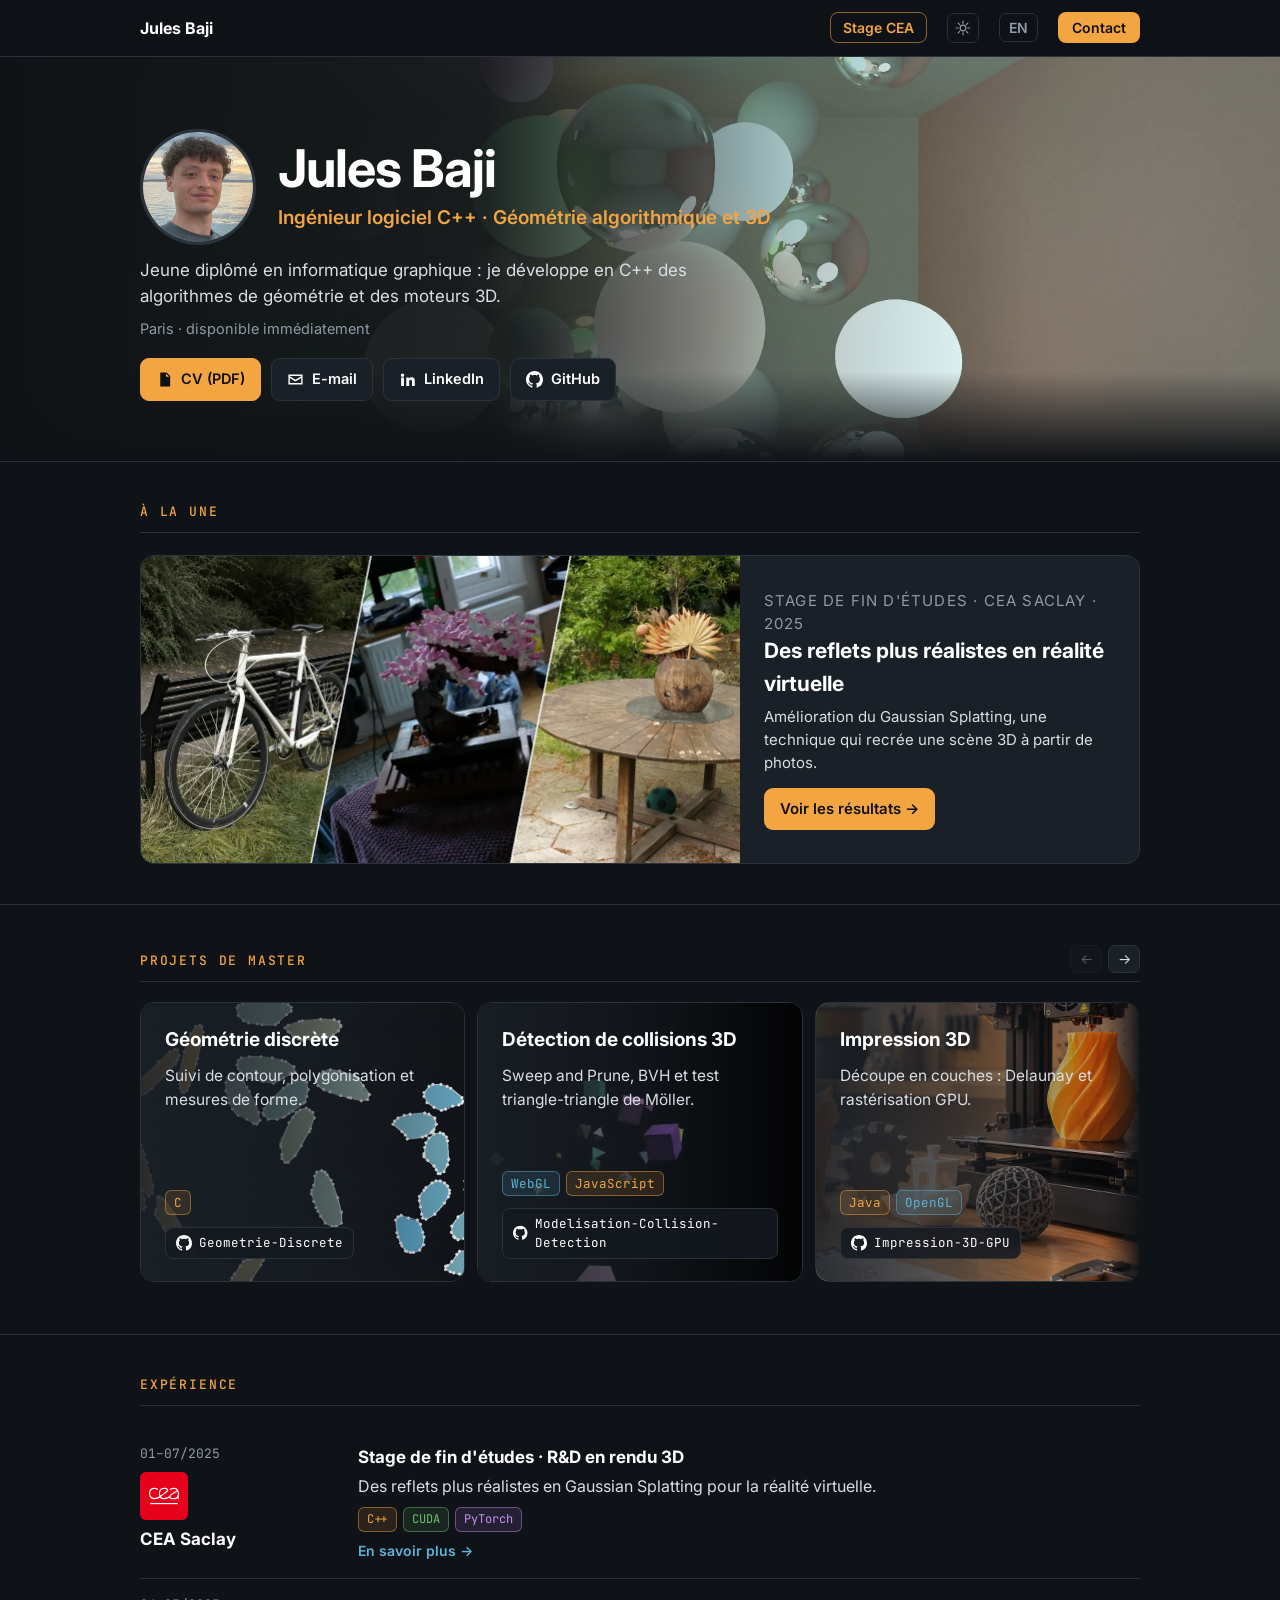
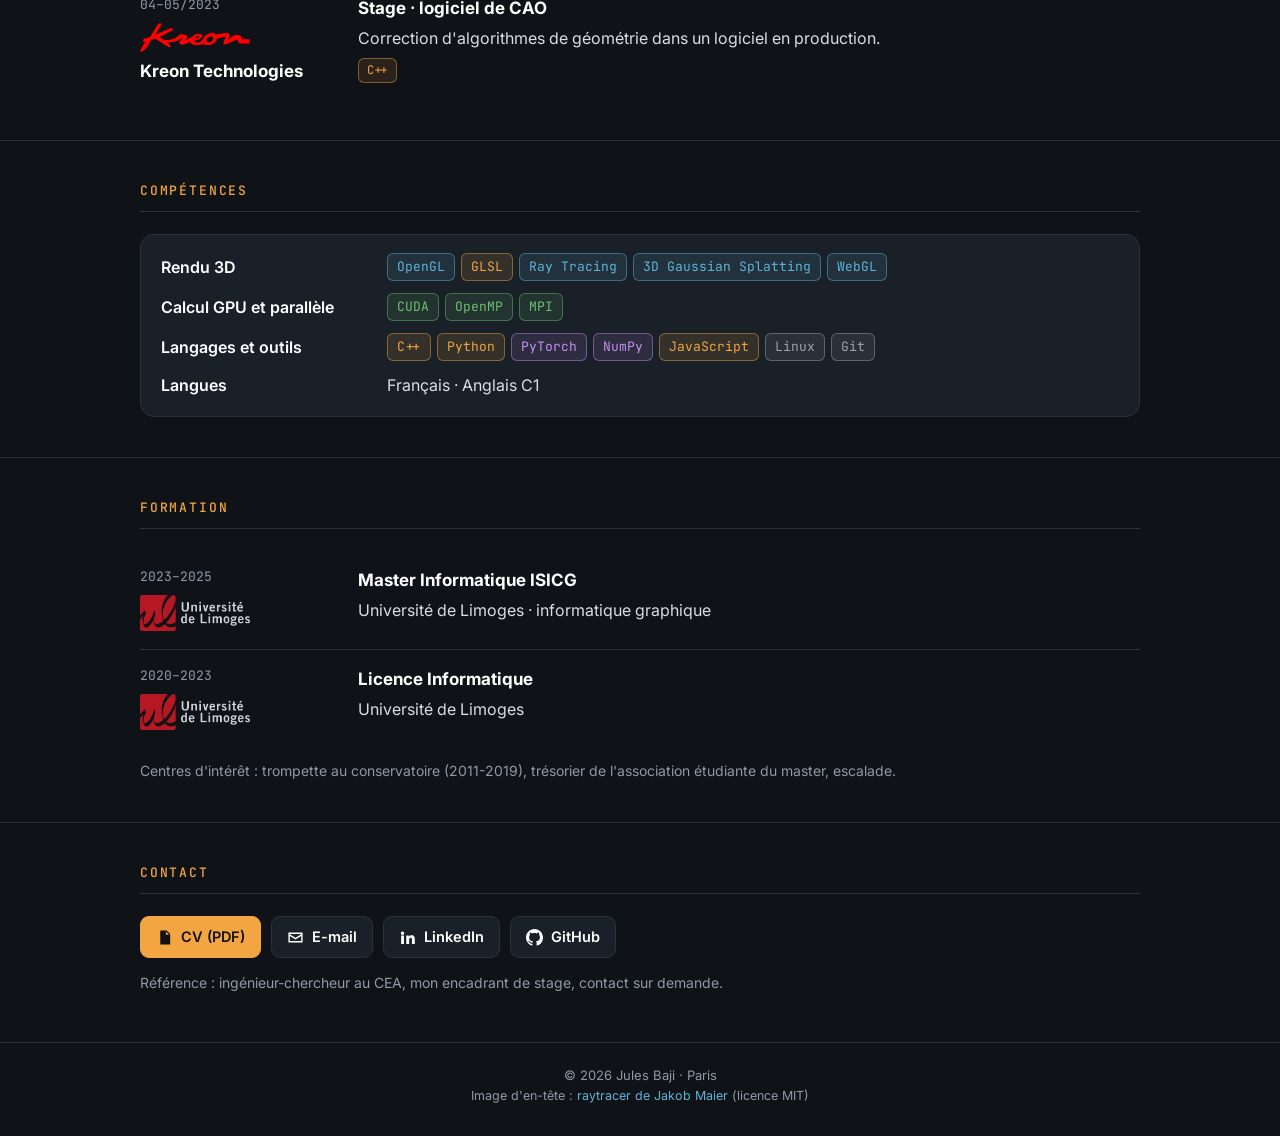
==== index.html @ a33c72fe "Accroche : ingénieur logiciel C++, géométrie algorithmique et 3D Co-Authored-By: Claude Opus 5.5 <no" ====
<!DOCTYPE html>
<html lang="fr">
<head>
<meta charset="UTF-8">
<meta name="viewport" content="width=device-width, initial-scale=1.0">
<title>Jules Baji · Computer Graphics Engineer</title>
<meta name="description" content="Jules Baji, ingénieur en informatique graphique : rendu 3D, calcul GPU et IA pour la 3D. Stage au CEA Saclay sur le Gaussian Splatting pour la réalité virtuelle.">
<link rel="preconnect" href="https://fonts.googleapis.com">
<link rel="preconnect" href="https://fonts.gstatic.com" crossorigin>
<link href="https://fonts.googleapis.com/css2?family=Inter:wght@400;500;600;700&family=JetBrains+Mono:wght@400;500&display=swap" rel="stylesheet">
<link rel="stylesheet" href="assets/style.css?v=dd0370ee">
<script>try{if(localStorage.getItem('theme')==='light')document.documentElement.dataset.theme='light'}catch(e){}</script>
</head>
<body>
<nav>
  <div class="wrap">
    <a class="brand" href="./">Jules Baji</a>
    <div class="ctl-mobile"><button class="theme" type="button" aria-label="Changer de thème (sombre/clair)" title="Changer de thème (sombre/clair)"><svg class="i-sun" viewBox="0 0 24 24" aria-hidden="true"><circle cx="12" cy="12" r="4.2"/><path d="M12 1.8v3M12 19.2v3M1.8 12h3M19.2 12h3M4.8 4.8l2.1 2.1M17.1 17.1l2.1 2.1M4.8 19.2l2.1-2.1M17.1 6.9l2.1-2.1"/></svg><svg class="i-moon" viewBox="0 0 24 24" aria-hidden="true"><path d="M20.5 14.6A8.6 8.6 0 0 1 9.4 3.5 8.6 8.6 0 1 0 20.5 14.6z"/></svg></button><a class="lang" href="en/" hreflang="en" lang="en" title="English version">EN</a><a class="cta" href="#contact">Contact</a></div>
    <ul>
      <li><a href="stage-cea.html">Stage CEA</a></li>
      <li class="ctl"><button class="theme" type="button" aria-label="Changer de thème (sombre/clair)" title="Changer de thème (sombre/clair)"><svg class="i-sun" viewBox="0 0 24 24" aria-hidden="true"><circle cx="12" cy="12" r="4.2"/><path d="M12 1.8v3M12 19.2v3M1.8 12h3M19.2 12h3M4.8 4.8l2.1 2.1M17.1 17.1l2.1 2.1M4.8 19.2l2.1-2.1M17.1 6.9l2.1-2.1"/></svg><svg class="i-moon" viewBox="0 0 24 24" aria-hidden="true"><path d="M20.5 14.6A8.6 8.6 0 0 1 9.4 3.5 8.6 8.6 0 1 0 20.5 14.6z"/></svg></button></li>
      <li class="ctl"><a class="lang" href="en/" hreflang="en" lang="en" title="English version">EN</a></li>
      <li class="ctl"><a class="cta" href="#contact">Contact</a></li>
    </ul>
  </div>
</nav>

<header class="hero">
  <img class="banner" src="images/web/banniere.webp" alt="" aria-hidden="true">
  <div class="wrap">
    <div>
      <div class="id">
        <img class="photo" src="images/web/jules-baji.jpg?v=6" alt="Photo de Jules Baji" width="400" height="400">
        <div>
          <h1>Jules Baji</h1>
          <p class="role">Ingénieur logiciel C++ · Géométrie algorithmique et 3D</p>
        </div>
      </div>
      <p class="pitch">Jeune diplômé en informatique graphique : je développe en C++ des algorithmes de géométrie et des moteurs 3D.</p>
      <p class="meta">Paris · disponible immédiatement</p>
      <div class="links">
        <a class="btn primary" href="cv/CV_Jules_Baji.pdf" download><svg viewBox="0 0 24 24" aria-hidden="true"><path d="M6 2h9l5 5v15H6V2zm8 1.5V8h4.5L14 3.5zM8 12h10v1.6H8V12zm0 3.5h10v1.6H8v-1.6zm0 3.5h7v1.6H8V19z"/></svg>CV (PDF)</a>
        <a class="btn" href="mailto:julesbaji1@gmail.com"><svg viewBox="0 0 24 24" aria-hidden="true"><path d="M2 5h20v14H2V5zm2 2v.5l8 5 8-5V7H4zm16 2.8-8 5-8-5V17h16V9.8z"/></svg>E-mail</a>
        <a class="btn" href="https://www.linkedin.com/in/julesbaji" target="_blank" rel="noopener"><svg viewBox="0 0 24 24" aria-hidden="true"><path d="M4.98 3.5a2.5 2.5 0 1 1 0 5 2.5 2.5 0 0 1 0-5zM3 9h4v12H3V9zm7 0h3.8v1.7h.1c.5-1 1.8-2 3.7-2 4 0 4.7 2.6 4.7 6V21h-4v-5.6c0-1.3 0-3-1.9-3s-2.1 1.4-2.1 2.9V21h-4V9z"/></svg>LinkedIn</a>
        <a class="btn" href="https://github.com/JulesBaji" target="_blank" rel="noopener"><svg viewBox="0 0 16 16" aria-hidden="true"><path d="M8 0C3.58 0 0 3.58 0 8c0 3.54 2.29 6.53 5.47 7.59.4.07.55-.17.55-.38 0-.19-.01-.82-.01-1.49-2.01.37-2.53-.49-2.69-.94-.09-.23-.48-.94-.82-1.13-.28-.15-.68-.52-.01-.53.63-.01 1.08.58 1.23.82.72 1.21 1.87.87 2.33.66.07-.52.28-.87.51-1.07-1.78-.2-3.64-.89-3.64-3.95 0-.87.31-1.59.82-2.15-.08-.2-.36-1.02.08-2.12 0 0 .67-.21 2.2.82.64-.18 1.32-.27 2-.27.68 0 1.36.09 2 .27 1.53-1.04 2.2-.82 2.2-.82.44 1.1.16 1.92.08 2.12.51.56.82 1.27.82 2.15 0 3.07-1.87 3.75-3.65 3.95.29.25.54.73.54 1.48 0 1.07-.01 1.93-.01 2.2 0 .21.15.46.55.38A8.013 8.013 0 0016 8c0-4.42-3.58-8-8-8z"/></svg>GitHub</a>
      </div>
    </div>
  </div>
</header>

<main>
<section id="points-forts">
  <div class="wrap">
    <h2>À la une</h2>
    <div class="highlights">
      <a class="card hl-main" href="stage-cea.html">
        <img src="images/web/teaser_cea.webp" alt="Rendus obtenus avec ma méthode sur trois scènes : vélo, bonsaï et jardin" width="1200" height="615">
        <div class="body"><p class="kicker">Stage de fin d'études · CEA Saclay · 2025</p><h3>Des reflets plus réalistes en réalité virtuelle</h3><p>Amélioration du Gaussian Splatting, une technique qui recrée une scène 3D à partir de photos.</p><span class="more">Voir les résultats →</span></div>
      </a>
    </div>
  </div>
</section>

<section id="projets">
  <div class="wrap">
    <div class="h2row"><h2>Projets de master</h2><div class="scroll-btns"><button type="button" class="sb prev" aria-label="Projets précédents">←</button><button type="button" class="sb next" aria-label="Projets suivants">→</button></div></div>
    <div class="scroller" tabindex="0" aria-label="Projets de master">
      <article class="card proj has-bg"><video class="bg on-dark" autoplay muted loop playsinline preload="metadata" aria-hidden="true" style="object-position:50% 50%" poster="images/web/geometrie-dk.jpg"><source src="images/web/geometrie-dk.mp4" type="video/mp4"></video><video class="bg on-light" autoplay muted loop playsinline preload="metadata" aria-hidden="true" style="object-position:50% 50%" poster="images/web/geometrie-lt.jpg"><source src="images/web/geometrie-lt.mp4" type="video/mp4"></video><h3>Géométrie discrète</h3><p>Suivi de contour, polygonisation et mesures de forme.</p><div class="chips"><span class="chip">C</span></div><div class="repo"><a href="https://github.com/JulesBaji/Geometrie-Discrete" target="_blank" rel="noopener" aria-label="GitHub Geometrie-Discrete"><svg viewBox="0 0 16 16" aria-hidden="true"><path d="M8 0C3.58 0 0 3.58 0 8c0 3.54 2.29 6.53 5.47 7.59.4.07.55-.17.55-.38 0-.19-.01-.82-.01-1.49-2.01.37-2.53-.49-2.69-.94-.09-.23-.48-.94-.82-1.13-.28-.15-.68-.52-.01-.53.63-.01 1.08.58 1.23.82.72 1.21 1.87.87 2.33.66.07-.52.28-.87.51-1.07-1.78-.2-3.64-.89-3.64-3.95 0-.87.31-1.59.82-2.15-.08-.2-.36-1.02.08-2.12 0 0 .67-.21 2.2.82.64-.18 1.32-.27 2-.27.68 0 1.36.09 2 .27 1.53-1.04 2.2-.82 2.2-.82.44 1.1.16 1.92.08 2.12.51.56.82 1.27.82 2.15 0 3.07-1.87 3.75-3.65 3.95.29.25.54.73.54 1.48 0 1.07-.01 1.93-.01 2.2 0 .21.15.46.55.38A8.013 8.013 0 0016 8c0-4.42-3.58-8-8-8z"/></svg><span>Geometrie-Discrete</span></a></div></article>
      <article class="card proj has-bg"><video class="bg inv" autoplay muted loop playsinline preload="metadata" aria-hidden="true" style="object-position:70% 50%" poster="images/web/collisions.jpg"><source src="images/web/collisions.mp4" type="video/mp4"></video><h3>Détection de collisions 3D</h3><p>Sweep and Prune, BVH et test triangle-triangle de Möller.</p><div class="chips"><span class="chip">WebGL</span><span class="chip">JavaScript</span></div><div class="repo"><a href="https://github.com/JulesBaji/Modelisation-Collision-Detection" target="_blank" rel="noopener" aria-label="GitHub Modelisation-Collision-Detection"><svg viewBox="0 0 16 16" aria-hidden="true"><path d="M8 0C3.58 0 0 3.58 0 8c0 3.54 2.29 6.53 5.47 7.59.4.07.55-.17.55-.38 0-.19-.01-.82-.01-1.49-2.01.37-2.53-.49-2.69-.94-.09-.23-.48-.94-.82-1.13-.28-.15-.68-.52-.01-.53.63-.01 1.08.58 1.23.82.72 1.21 1.87.87 2.33.66.07-.52.28-.87.51-1.07-1.78-.2-3.64-.89-3.64-3.95 0-.87.31-1.59.82-2.15-.08-.2-.36-1.02.08-2.12 0 0 .67-.21 2.2.82.64-.18 1.32-.27 2-.27.68 0 1.36.09 2 .27 1.53-1.04 2.2-.82 2.2-.82.44 1.1.16 1.92.08 2.12.51.56.82 1.27.82 2.15 0 3.07-1.87 3.75-3.65 3.95.29.25.54.73.54 1.48 0 1.07-.01 1.93-.01 2.2 0 .21.15.46.55.38A8.013 8.013 0 0016 8c0-4.42-3.58-8-8-8z"/></svg><span>Modelisation-Collision-Detection</span></a></div></article>
      <article class="card proj has-bg"><img class="bg" src="images/web/impression3d.jpg" alt="" aria-hidden="true" style="object-position:60% 50%"><h3>Impression 3D</h3><p>Découpe en couches : Delaunay et rastérisation GPU.</p><div class="chips"><span class="chip">Java</span><span class="chip">OpenGL</span></div><div class="repo"><a href="https://github.com/JulesBaji/Impression-3D-GPU" target="_blank" rel="noopener" aria-label="GitHub Impression-3D-GPU"><svg viewBox="0 0 16 16" aria-hidden="true"><path d="M8 0C3.58 0 0 3.58 0 8c0 3.54 2.29 6.53 5.47 7.59.4.07.55-.17.55-.38 0-.19-.01-.82-.01-1.49-2.01.37-2.53-.49-2.69-.94-.09-.23-.48-.94-.82-1.13-.28-.15-.68-.52-.01-.53.63-.01 1.08.58 1.23.82.72 1.21 1.87.87 2.33.66.07-.52.28-.87.51-1.07-1.78-.2-3.64-.89-3.64-3.95 0-.87.31-1.59.82-2.15-.08-.2-.36-1.02.08-2.12 0 0 .67-.21 2.2.82.64-.18 1.32-.27 2-.27.68 0 1.36.09 2 .27 1.53-1.04 2.2-.82 2.2-.82.44 1.1.16 1.92.08 2.12.51.56.82 1.27.82 2.15 0 3.07-1.87 3.75-3.65 3.95.29.25.54.73.54 1.48 0 1.07-.01 1.93-.01 2.2 0 .21.15.46.55.38A8.013 8.013 0 0016 8c0-4.42-3.58-8-8-8z"/></svg><span>Impression-3D-GPU</span></a></div></article>
      <article class="card proj has-bg"><img class="bg" src="images/web/pathtracer.jpg" alt="" aria-hidden="true" style="object-position:60% 50%"><h3>Synthèse d'image réaliste</h3><p>Path tracer avec BRDF à microfacettes, géométrie SDF et CSG, accéléré par BVH.</p><div class="chips"><span class="chip">C++</span><span class="chip">OpenMP</span></div><div class="repo"><a href="https://github.com/JulesBaji/Path-Tracer" target="_blank" rel="noopener" aria-label="GitHub Path-Tracer"><svg viewBox="0 0 16 16" aria-hidden="true"><path d="M8 0C3.58 0 0 3.58 0 8c0 3.54 2.29 6.53 5.47 7.59.4.07.55-.17.55-.38 0-.19-.01-.82-.01-1.49-2.01.37-2.53-.49-2.69-.94-.09-.23-.48-.94-.82-1.13-.28-.15-.68-.52-.01-.53.63-.01 1.08.58 1.23.82.72 1.21 1.87.87 2.33.66.07-.52.28-.87.51-1.07-1.78-.2-3.64-.89-3.64-3.95 0-.87.31-1.59.82-2.15-.08-.2-.36-1.02.08-2.12 0 0 .67-.21 2.2.82.64-.18 1.32-.27 2-.27.68 0 1.36.09 2 .27 1.53-1.04 2.2-.82 2.2-.82.44 1.1.16 1.92.08 2.12.51.56.82 1.27.82 2.15 0 3.07-1.87 3.75-3.65 3.95.29.25.54.73.54 1.48 0 1.07-.01 1.93-.01 2.2 0 .21.15.46.55.38A8.013 8.013 0 0016 8c0-4.42-3.58-8-8-8z"/></svg><span>Path-Tracer</span></a></div></article>
      <article class="card proj has-bg"><video class="bg" autoplay muted loop playsinline preload="metadata" aria-hidden="true" style="object-position:50% 40%" poster="images/web/moteur3d.jpg"><source src="images/web/moteur3d.mp4" type="video/mp4"></video><h3>Moteur 3D temps réel</h3><p>Maillages, textures, caméras, lumières, shaders et rendu différé.</p><div class="chips"><span class="chip">C++</span><span class="chip">OpenGL</span><span class="chip">GLSL</span></div><div class="repo"><a href="https://github.com/JulesBaji/Moteur3D" target="_blank" rel="noopener" aria-label="GitHub Moteur3D"><svg viewBox="0 0 16 16" aria-hidden="true"><path d="M8 0C3.58 0 0 3.58 0 8c0 3.54 2.29 6.53 5.47 7.59.4.07.55-.17.55-.38 0-.19-.01-.82-.01-1.49-2.01.37-2.53-.49-2.69-.94-.09-.23-.48-.94-.82-1.13-.28-.15-.68-.52-.01-.53.63-.01 1.08.58 1.23.82.72 1.21 1.87.87 2.33.66.07-.52.28-.87.51-1.07-1.78-.2-3.64-.89-3.64-3.95 0-.87.31-1.59.82-2.15-.08-.2-.36-1.02.08-2.12 0 0 .67-.21 2.2.82.64-.18 1.32-.27 2-.27.68 0 1.36.09 2 .27 1.53-1.04 2.2-.82 2.2-.82.44 1.1.16 1.92.08 2.12.51.56.82 1.27.82 2.15 0 3.07-1.87 3.75-3.65 3.95.29.25.54.73.54 1.48 0 1.07-.01 1.93-.01 2.2 0 .21.15.46.55.38A8.013 8.013 0 0016 8c0-4.42-3.58-8-8-8z"/></svg><span>Moteur3D</span></a></div></article>
      <article class="card proj has-bg"><video class="bg" autoplay muted loop playsinline preload="metadata" aria-hidden="true" style="object-position:70% 30%" poster="images/web/parallelisme.jpg"><source src="images/web/parallelisme.mp4" type="video/mp4"></video><h3>Parallélisme</h3><p>Kernels CUDA pour une carte de hauteur ; recherche de sous-image MPI et OpenMP.</p><div class="chips"><span class="chip">CUDA</span><span class="chip">MPI</span><span class="chip">OpenMP</span></div><div class="repo"><a href="https://github.com/JulesBaji/GPGPU" target="_blank" rel="noopener" aria-label="GitHub GPGPU"><svg viewBox="0 0 16 16" aria-hidden="true"><path d="M8 0C3.58 0 0 3.58 0 8c0 3.54 2.29 6.53 5.47 7.59.4.07.55-.17.55-.38 0-.19-.01-.82-.01-1.49-2.01.37-2.53-.49-2.69-.94-.09-.23-.48-.94-.82-1.13-.28-.15-.68-.52-.01-.53.63-.01 1.08.58 1.23.82.72 1.21 1.87.87 2.33.66.07-.52.28-.87.51-1.07-1.78-.2-3.64-.89-3.64-3.95 0-.87.31-1.59.82-2.15-.08-.2-.36-1.02.08-2.12 0 0 .67-.21 2.2.82.64-.18 1.32-.27 2-.27.68 0 1.36.09 2 .27 1.53-1.04 2.2-.82 2.2-.82.44 1.1.16 1.92.08 2.12.51.56.82 1.27.82 2.15 0 3.07-1.87 3.75-3.65 3.95.29.25.54.73.54 1.48 0 1.07-.01 1.93-.01 2.2 0 .21.15.46.55.38A8.013 8.013 0 0016 8c0-4.42-3.58-8-8-8z"/></svg><span>GPGPU</span></a><a href="https://github.com/JulesBaji/Parallelisme" target="_blank" rel="noopener" aria-label="GitHub Parallelisme"><svg viewBox="0 0 16 16" aria-hidden="true"><path d="M8 0C3.58 0 0 3.58 0 8c0 3.54 2.29 6.53 5.47 7.59.4.07.55-.17.55-.38 0-.19-.01-.82-.01-1.49-2.01.37-2.53-.49-2.69-.94-.09-.23-.48-.94-.82-1.13-.28-.15-.68-.52-.01-.53.63-.01 1.08.58 1.23.82.72 1.21 1.87.87 2.33.66.07-.52.28-.87.51-1.07-1.78-.2-3.64-.89-3.64-3.95 0-.87.31-1.59.82-2.15-.08-.2-.36-1.02.08-2.12 0 0 .67-.21 2.2.82.64-.18 1.32-.27 2-.27.68 0 1.36.09 2 .27 1.53-1.04 2.2-.82 2.2-.82.44 1.1.16 1.92.08 2.12.51.56.82 1.27.82 2.15 0 3.07-1.87 3.75-3.65 3.95.29.25.54.73.54 1.48 0 1.07-.01 1.93-.01 2.2 0 .21.15.46.55.38A8.013 8.013 0 0016 8c0-4.42-3.58-8-8-8z"/></svg><span>Parallelisme</span></a></div></article>
      <article class="card proj has-bg"><video class="bg on-dark" autoplay muted loop playsinline preload="metadata" aria-hidden="true" style="object-position:50% 80%" poster="images/web/fluide-dk.jpg"><source src="images/web/fluide-dk.mp4" type="video/mp4"></video><video class="bg on-light" autoplay muted loop playsinline preload="metadata" aria-hidden="true" style="object-position:50% 80%" poster="images/web/fluide-lt.jpg"><source src="images/web/fluide-lt.mp4" type="video/mp4"></video><h3>Simulation de fluide</h3><p>Fluide SPH incompressible avec turbulences, d'après un <a href="https://doi.org/10.1109/TVCG.2018.2832080" target="_blank" rel="noopener">article de recherche</a>.</p><div class="chips"><span class="chip">Java</span></div><div class="repo"><a href="https://github.com/JulesBaji/SPH-Fluid" target="_blank" rel="noopener" aria-label="GitHub SPH-Fluid"><svg viewBox="0 0 16 16" aria-hidden="true"><path d="M8 0C3.58 0 0 3.58 0 8c0 3.54 2.29 6.53 5.47 7.59.4.07.55-.17.55-.38 0-.19-.01-.82-.01-1.49-2.01.37-2.53-.49-2.69-.94-.09-.23-.48-.94-.82-1.13-.28-.15-.68-.52-.01-.53.63-.01 1.08.58 1.23.82.72 1.21 1.87.87 2.33.66.07-.52.28-.87.51-1.07-1.78-.2-3.64-.89-3.64-3.95 0-.87.31-1.59.82-2.15-.08-.2-.36-1.02.08-2.12 0 0 .67-.21 2.2.82.64-.18 1.32-.27 2-.27.68 0 1.36.09 2 .27 1.53-1.04 2.2-.82 2.2-.82.44 1.1.16 1.92.08 2.12.51.56.82 1.27.82 2.15 0 3.07-1.87 3.75-3.65 3.95.29.25.54.73.54 1.48 0 1.07-.01 1.93-.01 2.2 0 .21.15.46.55.38A8.013 8.013 0 0016 8c0-4.42-3.58-8-8-8z"/></svg><span>SPH-Fluid</span></a></div></article>
      <article class="card proj has-bg"><img class="bg" src="images/web/recapture.jpg" alt="" aria-hidden="true" style="object-position:50% 50%"><h3>Vision par ordinateur</h3><p>Génération de visages, super-résolution et détection de photos recapturées d'après un <a href="https://doi.org/10.1016/j.image.2022.116662" target="_blank" rel="noopener">article de recherche</a>.</p><div class="chips"><span class="chip">Python</span><span class="chip">Keras</span></div><div class="repo"><a href="https://github.com/JulesBaji/Detection-Recapture" target="_blank" rel="noopener" aria-label="GitHub Detection-Recapture"><svg viewBox="0 0 16 16" aria-hidden="true"><path d="M8 0C3.58 0 0 3.58 0 8c0 3.54 2.29 6.53 5.47 7.59.4.07.55-.17.55-.38 0-.19-.01-.82-.01-1.49-2.01.37-2.53-.49-2.69-.94-.09-.23-.48-.94-.82-1.13-.28-.15-.68-.52-.01-.53.63-.01 1.08.58 1.23.82.72 1.21 1.87.87 2.33.66.07-.52.28-.87.51-1.07-1.78-.2-3.64-.89-3.64-3.95 0-.87.31-1.59.82-2.15-.08-.2-.36-1.02.08-2.12 0 0 .67-.21 2.2.82.64-.18 1.32-.27 2-.27.68 0 1.36.09 2 .27 1.53-1.04 2.2-.82 2.2-.82.44 1.1.16 1.92.08 2.12.51.56.82 1.27.82 2.15 0 3.07-1.87 3.75-3.65 3.95.29.25.54.73.54 1.48 0 1.07-.01 1.93-.01 2.2 0 .21.15.46.55.38A8.013 8.013 0 0016 8c0-4.42-3.58-8-8-8z"/></svg><span>Detection-Recapture</span></a></div></article>
    </div>
  </div>
</section>

<section id="experience">
  <div class="wrap">
    <h2>Expérience</h2>
    <div class="entries">
      <div class="entry"><div class="side"><span class="when">01–07/2025</span><img class="logo logo-cea" src="images/logos/cea.svg" alt="Logo du CEA" width="48" height="48"><span class="org">CEA Saclay</span></div><div class="main"><h3>Stage de fin d'études · R&amp;D en rendu 3D</h3><p>Des reflets plus réalistes en Gaussian Splatting pour la réalité virtuelle.</p><div class="chips"><span class="chip">C++</span><span class="chip">CUDA</span><span class="chip">PyTorch</span></div><a class="more" href="stage-cea.html">En savoir plus →</a></div></div>
      <div class="entry"><div class="side"><span class="when">04–05/2023</span><img class="logo logo-kreon" src="images/logos/kreon.png" alt="Logo de Kreon" width="110" height="28"><span class="org">Kreon Technologies</span></div><div class="main"><h3>Stage · logiciel de CAO</h3><p>Correction d'algorithmes de géométrie dans un logiciel en production.</p><div class="chips"><span class="chip">C++</span></div></div></div>
    </div>
  </div>
</section>

<section id="competences">
  <div class="wrap">
    <h2>Compétences</h2>
    <div class="card skills"><div class="sk"><b>Rendu 3D</b><div class="chips"><span class="chip">OpenGL</span><span class="chip">GLSL</span><span class="chip">Ray Tracing</span><span class="chip">3D Gaussian Splatting</span><span class="chip">WebGL</span></div></div><div class="sk"><b>Calcul GPU et parallèle</b><div class="chips"><span class="chip">CUDA</span><span class="chip">OpenMP</span><span class="chip">MPI</span></div></div><div class="sk"><b>Langages et outils</b><div class="chips"><span class="chip">C++</span><span class="chip">Python</span><span class="chip">PyTorch</span><span class="chip">NumPy</span><span class="chip">JavaScript</span><span class="chip">Linux</span><span class="chip">Git</span></div></div><div class="sk"><b>Langues</b><span class="plain">Français · Anglais C1</span></div></div>
  </div>
</section>

<section id="formation">
  <div class="wrap">
    <h2>Formation</h2>
    <div class="entries">
      <div class="entry"><div class="side"><span class="when">2023–2025</span><img class="logo logo-unilim on-dark" src="images/logos/unilim-sombre.png" alt="Logo de l'Université de Limoges" width="110" height="36"><img class="logo logo-unilim on-light" src="images/logos/unilim.png" alt="" width="110" height="36"></div><div class="main"><h3>Master Informatique ISICG</h3><p>Université de Limoges · informatique graphique</p></div></div>
      <div class="entry"><div class="side"><span class="when">2020–2023</span><img class="logo logo-unilim on-dark" src="images/logos/unilim-sombre.png" alt="Logo de l'Université de Limoges" width="110" height="36"><img class="logo logo-unilim on-light" src="images/logos/unilim.png" alt="" width="110" height="36"></div><div class="main"><h3>Licence Informatique</h3><p>Université de Limoges</p></div></div>
    </div>
    <p class="small" style="margin:12px 0 0">Centres d'intérêt : trompette au conservatoire (2011-2019), trésorier de l'association étudiante du master, escalade.</p>
  </div>
</section>

<section id="contact" class="contact">
  <div class="wrap">
    <h2>Contact</h2>
    <div class="links">
        <a class="btn primary" href="cv/CV_Jules_Baji.pdf" download><svg viewBox="0 0 24 24" aria-hidden="true"><path d="M6 2h9l5 5v15H6V2zm8 1.5V8h4.5L14 3.5zM8 12h10v1.6H8V12zm0 3.5h10v1.6H8v-1.6zm0 3.5h7v1.6H8V19z"/></svg>CV (PDF)</a>
        <a class="btn" href="mailto:julesbaji1@gmail.com"><svg viewBox="0 0 24 24" aria-hidden="true"><path d="M2 5h20v14H2V5zm2 2v.5l8 5 8-5V7H4zm16 2.8-8 5-8-5V17h16V9.8z"/></svg>E-mail</a>
        <a class="btn" href="https://www.linkedin.com/in/julesbaji" target="_blank" rel="noopener"><svg viewBox="0 0 24 24" aria-hidden="true"><path d="M4.98 3.5a2.5 2.5 0 1 1 0 5 2.5 2.5 0 0 1 0-5zM3 9h4v12H3V9zm7 0h3.8v1.7h.1c.5-1 1.8-2 3.7-2 4 0 4.7 2.6 4.7 6V21h-4v-5.6c0-1.3 0-3-1.9-3s-2.1 1.4-2.1 2.9V21h-4V9z"/></svg>LinkedIn</a>
        <a class="btn" href="https://github.com/JulesBaji" target="_blank" rel="noopener"><svg viewBox="0 0 16 16" aria-hidden="true"><path d="M8 0C3.58 0 0 3.58 0 8c0 3.54 2.29 6.53 5.47 7.59.4.07.55-.17.55-.38 0-.19-.01-.82-.01-1.49-2.01.37-2.53-.49-2.69-.94-.09-.23-.48-.94-.82-1.13-.28-.15-.68-.52-.01-.53.63-.01 1.08.58 1.23.82.72 1.21 1.87.87 2.33.66.07-.52.28-.87.51-1.07-1.78-.2-3.64-.89-3.64-3.95 0-.87.31-1.59.82-2.15-.08-.2-.36-1.02.08-2.12 0 0 .67-.21 2.2.82.64-.18 1.32-.27 2-.27.68 0 1.36.09 2 .27 1.53-1.04 2.2-.82 2.2-.82.44 1.1.16 1.92.08 2.12.51.56.82 1.27.82 2.15 0 3.07-1.87 3.75-3.65 3.95.29.25.54.73.54 1.48 0 1.07-.01 1.93-.01 2.2 0 .21.15.46.55.38A8.013 8.013 0 0016 8c0-4.42-3.58-8-8-8z"/></svg>GitHub</a>
      </div>
    <p class="small" style="margin-top:14px">Référence : ingénieur-chercheur au CEA, mon encadrant de stage, contact sur demande.</p>
  </div>
</section>
</main>

<footer>© 2026 Jules Baji · Paris<br><span class="credit">Image d'en-tête : <a href="https://github.com/gue-ni/raytracer" target="_blank" rel="noopener">raytracer de Jakob Maier</a> (licence MIT)</span></footer>
<script src="assets/chips.js?v=0b14bcaf"></script>
<script src="assets/theme.js?v=edba93ed"></script>
<script src="assets/scroller.js?v=f9ea9905"></script>
</body>
</html>
---- assets/style.css ----
:root {
  color-scheme: dark;
  --bg: #0f1216; --bg-2: #141920; --card: #1a2027; --line: #2a323c;
  --text: #d9dee4; --muted: #8f9aa6; --title: #ffffff;
  --accent: #f2a541; --accent-2: #5fb3d9; --radius: 14px;
  --mono: 'JetBrains Mono', ui-monospace, monospace;
  --k-lang: #f2a541; --k-gpu: #6cc070; --k-gfx: #5fb3d9; --k-ml: #c48ef0; --k-tool: #9aa5b1;
}
[data-theme="light"] {
  color-scheme: light;
  --bg: #f7f6f3; --bg-2: #efede8; --card: #ffffff; --line: #e2ded6;
  --text: #2a2d31; --muted: #676d74; --title: #111316;
  --accent: #c76d00; --accent-2: #1f7aa8;
  --k-lang: #c76d00; --k-gpu: #2e8b3e; --k-gfx: #1f7aa8; --k-ml: #8a4bc4; --k-tool: #66707a;
}
* { box-sizing: border-box; }
html { scroll-behavior: smooth; scroll-padding-top: 64px; }
body { margin: 0; font-family: 'Inter', system-ui, sans-serif; background: var(--bg); color: var(--text); line-height: 1.55; font-size: 16px; }
a { color: var(--accent-2); text-decoration: none; }
a:hover { text-decoration: underline; }
.wrap { max-width: 1040px; margin: 0 auto; padding: 0 20px; }
img { max-width: 100%; }

/* Navigation */
nav { position: sticky; top: 0; z-index: 10; background: color-mix(in srgb, var(--bg) 88%, transparent); backdrop-filter: blur(8px); border-bottom: 1px solid var(--line); }
nav .wrap { display: flex; align-items: center; justify-content: space-between; min-height: 56px; gap: 16px; }
nav ul a[aria-current="page"] { color: var(--title); font-weight: 600; box-shadow: inset 0 -2px 0 var(--accent); padding-bottom: 4px; }
nav .brand { font-weight: 700; color: var(--title); }
nav .brand:hover { text-decoration: none; }
nav ul { list-style: none; display: flex; align-items: center; gap: 20px; margin: 0; padding: 0; font-size: 14px; }
nav ul a { color: var(--muted); }
nav ul a:hover { color: var(--title); text-decoration: none; }
nav .lang { color: var(--muted); font-weight: 600; border: 1px solid var(--line); padding: 5px 9px; border-radius: 7px; }
nav .cta { color: #111; background: var(--accent); padding: 7px 14px; border-radius: 8px; font-weight: 600; }
nav .cta:hover { color: #111; filter: brightness(1.08); }
@media (max-width: 720px) {
  nav .wrap { flex-wrap: wrap; gap: 0 12px; padding-top: 8px; padding-bottom: 8px; }
  nav ul { order: 3; width: 100%; gap: 18px; padding: 8px 0 2px; white-space: nowrap; }
  nav ul li.ctl { display: none; }
  nav .ctl-mobile { display: flex; gap: 8px; align-items: center; }
}
@media (min-width: 721px) { nav .ctl-mobile { display: none; } }

/* Hero */
.hero { position: relative; overflow: hidden; padding: 72px 0 60px; isolation: isolate; }
.hero .banner { position: absolute; inset: 0; width: 100%; height: 100%; object-fit: cover; object-position: 60% 40%; z-index: -2; }
.hero::before { content: ""; position: absolute; inset: 0; z-index: -1; pointer-events: none;
  background: linear-gradient(90deg, var(--bg) 0%, color-mix(in srgb, var(--bg) 92%, transparent) 38%, color-mix(in srgb, var(--bg) 25%, transparent) 62%, transparent 80%),
              linear-gradient(0deg, var(--bg) 0%, transparent 22%); }
@media (max-width: 900px) { .hero::before { background: color-mix(in srgb, var(--bg) 80%, transparent); } }
.hero .wrap { display: block; }
.hero .id { display: flex; align-items: center; gap: 22px; margin: 0 0 12px; }
.hero .id .role { margin: 0; }
.hero .photo { flex: none; width: 116px; height: 116px; border-radius: 50%; object-fit: cover; border: 3px solid var(--line); }
@media (max-width: 640px) { .hero .id { gap: 16px; } .hero .photo { width: 88px; height: 88px; } }
.hero h1 { font-size: clamp(36px, 6vw, 52px); line-height: 1.05; margin: 0 0 6px; color: var(--title); letter-spacing: -.02em; }
.hero .role { font-size: 19px; color: var(--accent); font-weight: 600; margin: 0 0 10px; }
.hero .pitch { font-size: 17px; margin: 0 0 8px; max-width: 600px; }
.hero .meta { font-size: 14.5px; color: var(--muted); margin: 0 0 18px; }
@media (max-width: 640px) {
}
.links { display: flex; flex-wrap: wrap; gap: 10px; }
.btn { display: inline-flex; align-items: center; gap: 8px; padding: 9px 15px; border-radius: 9px; font-weight: 600; font-size: 14.5px; border: 1px solid var(--line); color: var(--title); background: var(--card); }
.btn svg { width: 17px; height: 17px; fill: currentColor; }
.btn.primary { background: var(--accent); border-color: var(--accent); color: #111; }
.btn:hover { text-decoration: none; filter: brightness(1.08); }

/* Sections */
section { padding: 40px 0; border-top: 1px solid var(--line); }
h2 { font-family: var(--mono); font-size: 13px; font-weight: 500; text-transform: uppercase; letter-spacing: .14em; color: var(--accent); margin: 0 0 22px; padding-bottom: 10px; border-bottom: 1px solid var(--line); }
h2 .small { text-transform: none; letter-spacing: 0; font-family: 'Inter', system-ui, sans-serif; }
.card { background: var(--card); border: 1px solid var(--line); border-radius: var(--radius); }

/* Points forts */
.highlights { display: grid; grid-template-columns: 1fr 1fr; gap: 14px; }
.hl-main { grid-column: 1 / -1; overflow: hidden; display: grid; grid-template-columns: 1.5fr 1fr; color: var(--text); }
.hl-main:hover { text-decoration: none; border-color: var(--accent); }
.hl-main img { display: block; width: 100%; height: 100%; aspect-ratio: 1200 / 615; object-fit: cover; }
.hl-main .body { padding: 22px 24px; align-self: center; }
.hl-main h3 { font-size: 21px !important; }
@media (max-width: 760px) { .highlights { grid-template-columns: 1fr; } .hl-main { grid-template-columns: 1fr; } .hl-main img { height: auto; } }
.hl-side { display: contents; }
.hl { padding: 16px 18px; display: block; color: var(--text); }
a.hl:hover { text-decoration: none; border-color: var(--accent); }
.kicker { font-size: 12.5px; text-transform: uppercase; letter-spacing: .08em; color: var(--muted); margin: 0 0 4px; }
.hl h3, .hl-main h3 { margin: 0 0 4px; font-size: 18px; color: var(--title); }
.hl p, .hl-main p { margin: 0; font-size: 15px; }
.more { display: inline-block; margin-top: 8px; font-weight: 600; font-size: 14px; color: var(--accent-2); }

/* Expérience et formation */
.rows { display: grid; gap: 10px; }
.row { display: grid; grid-template-columns: 180px 1fr auto; gap: 6px 18px; align-items: baseline; padding: 14px 18px; }
.row .org { font-weight: 700; color: var(--title); }
.row .what { margin: 0; }
.row .when { font-family: var(--mono); font-size: 13px; color: var(--muted); white-space: nowrap; }
@media (max-width: 640px) { .row { grid-template-columns: 1fr; } }

/* Expérience et formation, façon CV */
.entries { display: grid; gap: 0; }
.entry { display: grid; grid-template-columns: 190px 1fr; gap: 6px 28px; padding: 16px 0; border-bottom: 1px solid var(--line); }
.entry:last-child { border-bottom: 0; }
.entry .side { display: flex; flex-direction: column; gap: 4px; }
.entry .when { font-family: var(--mono); font-size: 13px; color: var(--muted); }
.entry .org { font-weight: 700; color: var(--title); font-size: 17px; }
.entry .logo { display: block; margin: 4px 0 2px; height: auto; }
.entry .logo-cea { width: 48px; border-radius: 6px; }
.entry .logo-kreon { width: 110px; }
.entry .logo-unilim { width: 110px; }
.entry h3 { margin: 0 0 4px; font-size: 17px; color: var(--title); }
.entry p { margin: 0 0 8px; }
.entry .more { margin-top: 8px; }
@media (max-width: 640px) { .entry { grid-template-columns: 1fr; } }

/* Compétences */
.sk { display: grid; grid-template-columns: 210px 1fr; gap: 8px 16px; align-items: center; }
.sk b { color: var(--title); font-weight: 600; }
.sk .chip { font-size: 13px; padding: 3px 9px; }
@media (max-width: 640px) { .sk { grid-template-columns: 1fr; } }
.skills { display: grid; gap: 12px; padding: 18px 20px; }
.skills p { margin: 0; }
.skills b { display: inline-block; min-width: 210px; color: var(--title); font-weight: 600; }
@media (max-width: 640px) { .skills b { display: block; min-width: 0; } }
.skills .dot { color: var(--muted); padding: 0 4px; }

/* Projets */
.grid { display: grid; grid-template-columns: repeat(auto-fill, minmax(290px, 1fr)); gap: 12px; }
.proj { padding: 14px 16px; display: flex; flex-direction: column; gap: 6px; }
.proj h3 { margin: 0; font-size: 16px; color: var(--title); }
.proj p { margin: 0; font-size: 14.5px; flex: 1; }
.proj.has-bg { position: relative; overflow: hidden; isolation: isolate; }
.proj .bg { position: absolute; inset: 0; width: 100%; height: 100%; object-fit: cover; object-position: 70% 50%; z-index: -2; }
.proj.has-bg { background: #000; }
.proj.has-bg::before { content: ''; position: absolute; inset: 0; z-index: -1;
  background: linear-gradient(90deg, color-mix(in srgb, var(--card) 92%, transparent) 0%, color-mix(in srgb, var(--card) 70%, transparent) 45%, color-mix(in srgb, var(--card) 10%, transparent) 100%); }
[data-theme="light"] .proj.has-bg { background: #fff; }
[data-theme="light"] .proj .bg.inv { filter: invert(1) hue-rotate(180deg); }
@media (prefers-reduced-motion: reduce) { .proj .bg { display: none; } }
.chips { display: flex; flex-wrap: wrap; gap: 6px; }
.chip { --k: var(--k-tool); font-family: var(--mono); font-size: 12px; padding: 2px 8px; border-radius: 6px; color: var(--k); border: 1px solid color-mix(in srgb, var(--k) 45%, transparent); background: color-mix(in srgb, var(--k) 12%, transparent); white-space: nowrap; }
.chip.lang { --k: var(--k-lang); } .chip.gpu { --k: var(--k-gpu); } .chip.gfx { --k: var(--k-gfx); } .chip.ml { --k: var(--k-ml); } .chip.tool { --k: var(--k-tool); }
.repo { display: flex; flex-wrap: wrap; gap: 6px; margin-top: 2px; }
.repo a { display: inline-flex; align-items: center; gap: 7px; color: var(--title); font-family: var(--mono); font-size: 12.5px; padding: 5px 10px; border-radius: 8px; border: 1px solid var(--line); background: color-mix(in srgb, var(--bg-2) 85%, transparent); backdrop-filter: blur(4px); position: relative; z-index: 1; }
.repo a:hover { color: var(--title); text-decoration: none; border-color: var(--accent-2); }
.repo svg { width: 16px; height: 16px; fill: currentColor; }

/* Contact */
.contact p { margin: 0 0 8px; }
.small { font-size: 14px; color: var(--muted); }
footer { padding: 22px 0 30px; color: var(--muted); font-size: 13px; text-align: center; border-top: 1px solid var(--line); }

/* Page du stage */
.page-head { padding-top: 40px; padding-bottom: 10px; }
.page-head .back { font-size: 14px; }
.page-head h1 { font-size: clamp(28px, 4.5vw, 40px); margin: 10px 0 6px; color: var(--title); }
.page-head p { margin: 0; color: var(--muted); }
.head-tools { display: flex; flex-wrap: wrap; align-items: center; justify-content: space-between; gap: 14px 20px; margin-top: 18px; }
.explain { display: grid; grid-template-columns: repeat(3, 1fr); gap: 12px; margin: 0 0 18px; }
@media (max-width: 760px) { .explain { grid-template-columns: 1fr; } }
.explain > div { padding: 14px 16px; }
.explain p { margin: 0; font-size: 15px; }
.note { color: var(--muted); font-size: 14.5px; margin: 0 0 16px; }
.tabs { display: flex; flex-wrap: wrap; gap: 6px; margin-bottom: 12px; }
.tab { font: inherit; font-size: 14px; font-weight: 600; padding: 7px 14px; border-radius: 8px; border: 1px solid var(--line); background: var(--card); color: var(--muted); cursor: pointer; }
.tab[aria-selected="true"] { background: var(--accent); border-color: var(--accent); color: #111; }
.viewer { padding: 14px; }
.viewer .top-line { display: flex; flex-wrap: wrap; justify-content: space-between; align-items: center; gap: 8px 16px; margin-bottom: 10px; }
.viewer .meta { font-family: var(--mono); font-size: 12.5px; color: var(--muted); }
.viewer .meta b { color: var(--accent); font-weight: 500; }
.views { display: flex; gap: 6px; }
.views button { font: inherit; font-size: 13px; padding: 4px 10px; border-radius: 6px; border: 1px solid var(--line); background: var(--bg-2); color: var(--muted); cursor: pointer; }
.views button[aria-pressed="true"] { color: var(--title); border-color: var(--accent); }
.compare { position: relative; overflow: hidden; border-radius: 8px; background: #000; user-select: none; touch-action: pan-y; }
.compare img { display: block; width: 100%; height: auto; }
.compare .top { position: absolute; inset: 0; clip-path: inset(0 0 0 50%); }
.compare .top img { height: 100%; object-fit: cover; }
.compare .bar { position: absolute; top: 0; bottom: 0; left: 50%; width: 2px; background: #fff; transform: translateX(-1px); pointer-events: none; box-shadow: 0 0 6px rgba(0,0,0,.6); }
.compare .knob { position: absolute; top: 50%; left: 50%; width: 36px; height: 36px; margin: -18px 0 0 -18px; border-radius: 50%; background: #fff; color: #111; display: grid; place-items: center; font-size: 14px; font-weight: 700; pointer-events: none; box-shadow: 0 2px 10px rgba(0,0,0,.5); }
.compare .lbl { position: absolute; top: 10px; padding: 3px 9px; border-radius: 6px; background: rgba(0,0,0,.7); color: #fff; font-size: 12.5px; pointer-events: none; }
.compare .lbl.l { left: 10px; } .compare .lbl.r { right: 10px; }
@media (max-width: 520px) { .compare .lbl { top: 6px; font-size: 11px; padding: 2px 6px; } .compare .lbl.l { left: 6px; } .compare .lbl.r { right: 6px; } }
.compare input[type=range] { position: absolute; inset: 0; width: 100%; height: 100%; opacity: 0; cursor: ew-resize; margin: 0; }
.full { font-size: 12.5px; margin-top: 8px; color: var(--muted); }
.full a { color: var(--muted); text-decoration: underline; }
.videos { display: grid; grid-template-columns: repeat(3, 1fr); gap: 12px; }
@media (max-width: 760px) { .videos { grid-template-columns: 1fr 1fr; } }
@media (max-width: 480px) { .videos { grid-template-columns: 1fr; } }
figure { margin: 0; }
figure video { width: 100%; display: block; border-radius: 8px; border: 1px solid var(--line); background: #000; aspect-ratio: 16/9; object-fit: contain; }
figcaption { font-size: 13px; color: var(--muted); margin-top: 4px; }
figcaption b { color: var(--title); font-weight: 600; }

/* Theme toggle */
.theme { display: inline-flex; align-items: center; justify-content: center; width: 32px; height: 30px; padding: 0; border: 1px solid var(--line); border-radius: 7px; background: transparent; color: var(--muted); cursor: pointer; }
.theme:hover { color: var(--title); border-color: var(--muted); }
.theme svg { width: 16px; height: 16px; fill: none; stroke: currentColor; stroke-width: 1.8; stroke-linecap: round; }
.theme .i-moon { fill: currentColor; stroke: none; }
.theme .i-moon, [data-theme="light"] .theme .i-sun { display: none; }
[data-theme="light"] .theme .i-moon { display: block; }
.on-light { display: none !important; }
[data-theme="light"] .on-light { display: block !important; }
[data-theme="light"] .on-dark { display: none !important; }

/* Horizontal project scroller */
.h2row { display: flex; align-items: flex-end; gap: 12px; border-bottom: 1px solid var(--line); margin-bottom: 18px; }
.h2row h2 { flex: 1; border-bottom: 0; margin-bottom: 0; }
.scroll-btns { display: flex; gap: 6px; padding-bottom: 8px; }
.sb { width: 32px; height: 28px; border: 1px solid var(--line); border-radius: 7px; background: var(--card); color: var(--text); cursor: pointer; font: inherit; font-size: 14px; line-height: 1; }
.sb:hover:not(:disabled) { border-color: var(--accent); color: var(--title); }
.sb:disabled { opacity: .35; cursor: default; }
.scroller { display: flex; gap: 12px; overflow-x: auto; scroll-snap-type: x mandatory; scroll-padding-left: 2px; padding: 2px 2px 12px; margin: 0 -2px;
  scrollbar-width: thin; scrollbar-color: var(--line) transparent; overscroll-behavior-x: contain; }
.scroller:focus-visible { outline: 2px solid var(--accent-2); outline-offset: 4px; border-radius: 8px; }
.scroller > .proj { flex: 0 0 calc((100% - 24px) / 3); scroll-snap-align: start; min-height: 280px; padding: 22px 24px; gap: 10px; }
.scroller > .proj h3 { font-size: 19px; }
.scroller > .proj p { font-size: 15.5px; }
.scroller > .proj .chip { font-size: 12.5px; }
@media (max-width: 1000px) and (min-width: 721px) { .scroller > .proj { flex-basis: calc((100% - 12px) / 2); } }
@media (max-width: 720px) { .scroller > .proj { flex-basis: 82%; } .scroll-btns { display: none; } }
.scroller { --fl: 0px; --fr: 40px; -webkit-mask-image: linear-gradient(90deg, transparent 0, #000 var(--fl), #000 calc(100% - var(--fr)), transparent 100%); mask-image: linear-gradient(90deg, transparent 0, #000 var(--fl), #000 calc(100% - var(--fr)), transparent 100%); }
.scroller.not-start { --fl: 40px; }
.scroller.at-end { --fr: 0px; }
.proj.has-bg:has(.bg.on-dark) { background: var(--card); }

/* "Stage CEA" in the nav: highlighted */
nav ul li:not(.ctl) a { color: var(--accent); font-weight: 600; border: 1px solid color-mix(in srgb, var(--accent) 55%, transparent); padding: 6px 12px; border-radius: 8px; }
nav ul li:not(.ctl) a:hover { color: var(--title); border-color: var(--accent); }
nav ul li:not(.ctl) a[aria-current="page"] { color: #111; background: var(--accent); box-shadow: none; padding: 6px 12px; }
@media (max-width: 720px) {
  nav ul li:not(.ctl) a { display: inline-flex; align-items: center; height: 34px; padding: 0 12px; font-size: 14px; }
  nav .ctl-mobile .theme, nav .ctl-mobile .lang, nav .ctl-mobile .cta { height: 34px; display: inline-flex; align-items: center; box-sizing: border-box; }
  nav .ctl-mobile .lang { padding: 0 10px; } nav .ctl-mobile .cta { padding: 0 14px; } nav .ctl-mobile .theme { width: 34px; }
}

/* "Voir les résultats": a real button */
.hl-main .more { margin-top: 14px; color: #111; background: var(--accent); padding: 9px 16px; border-radius: 9px; font-size: 15px; }
.hl-main:hover .more { filter: brightness(1.08); }



/* CEA page: skill chips as tall as the report button */
.head-tools .chips { gap: 8px; }
.head-tools .chip { font-size: 14px; height: 42px; display: inline-flex; align-items: center; padding: 0 14px; border-radius: 9px; }
footer .credit { font-size: 12.5px; color: var(--muted); }
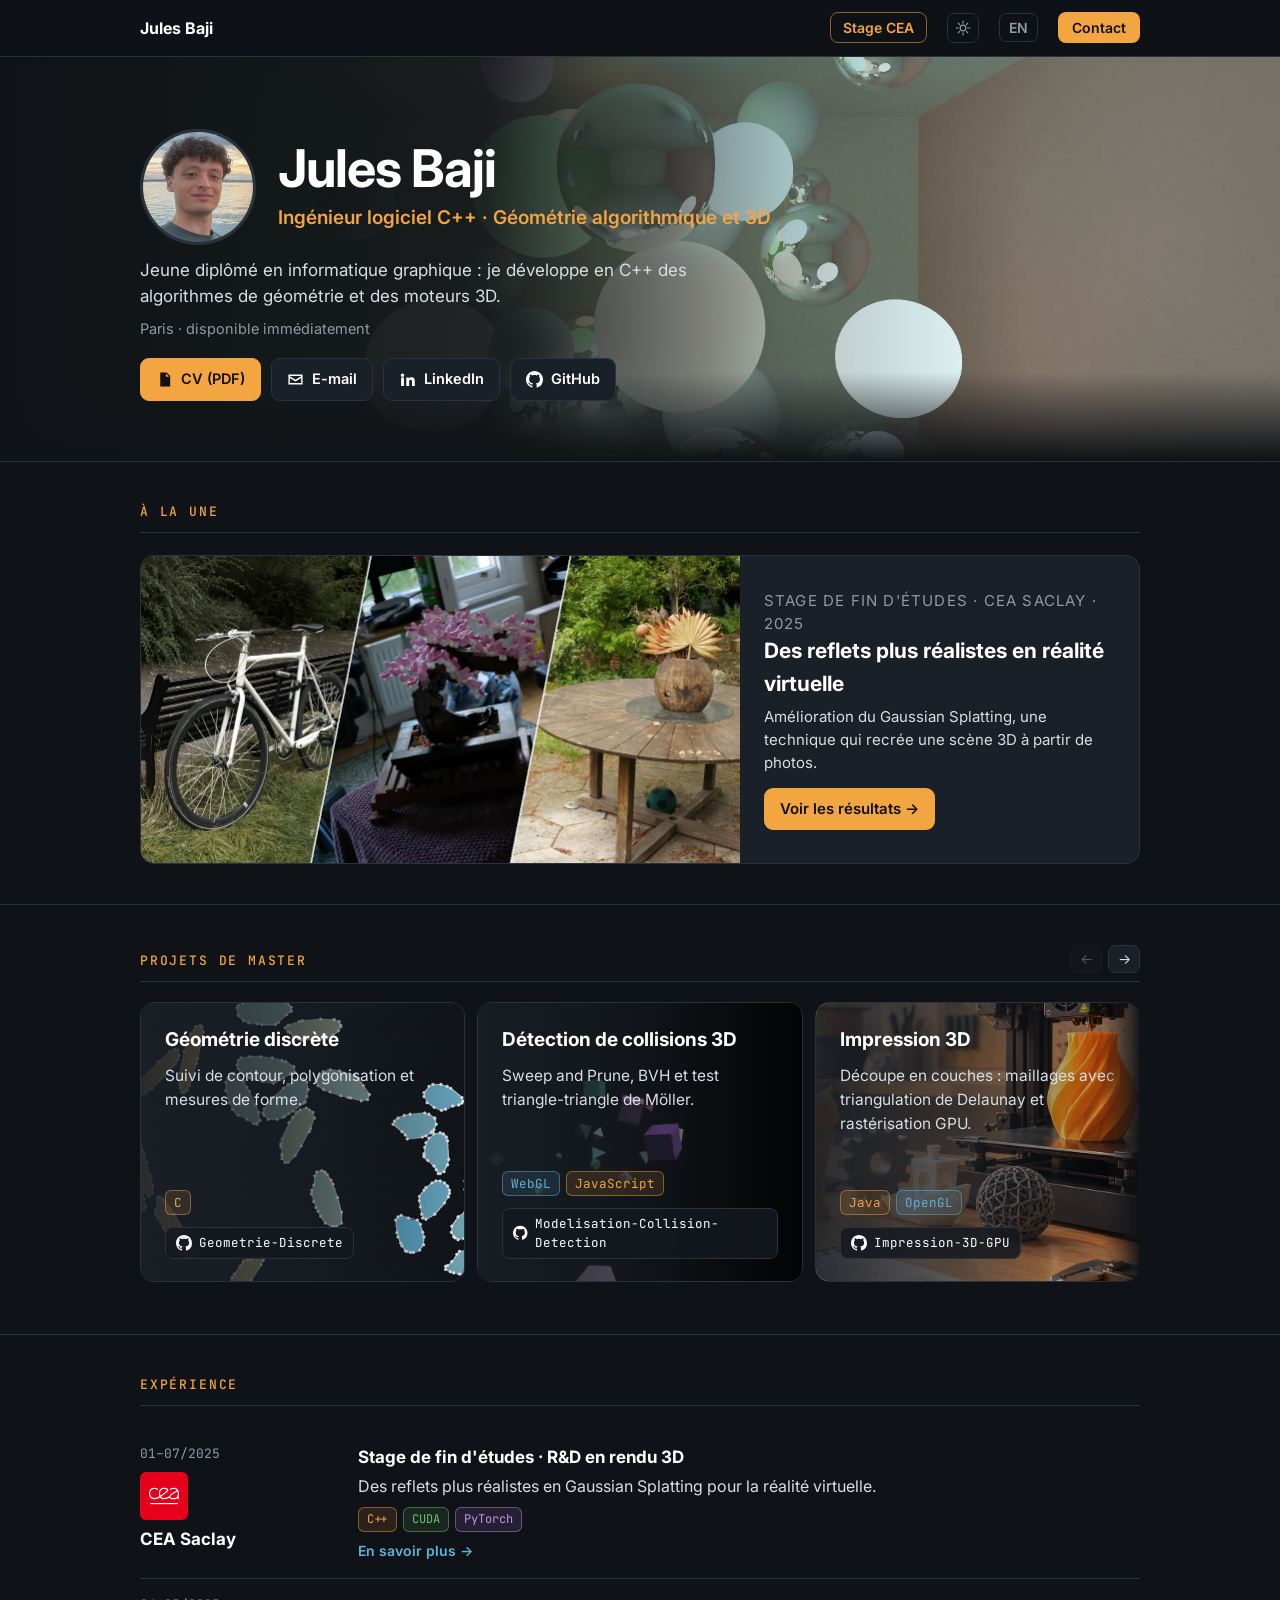
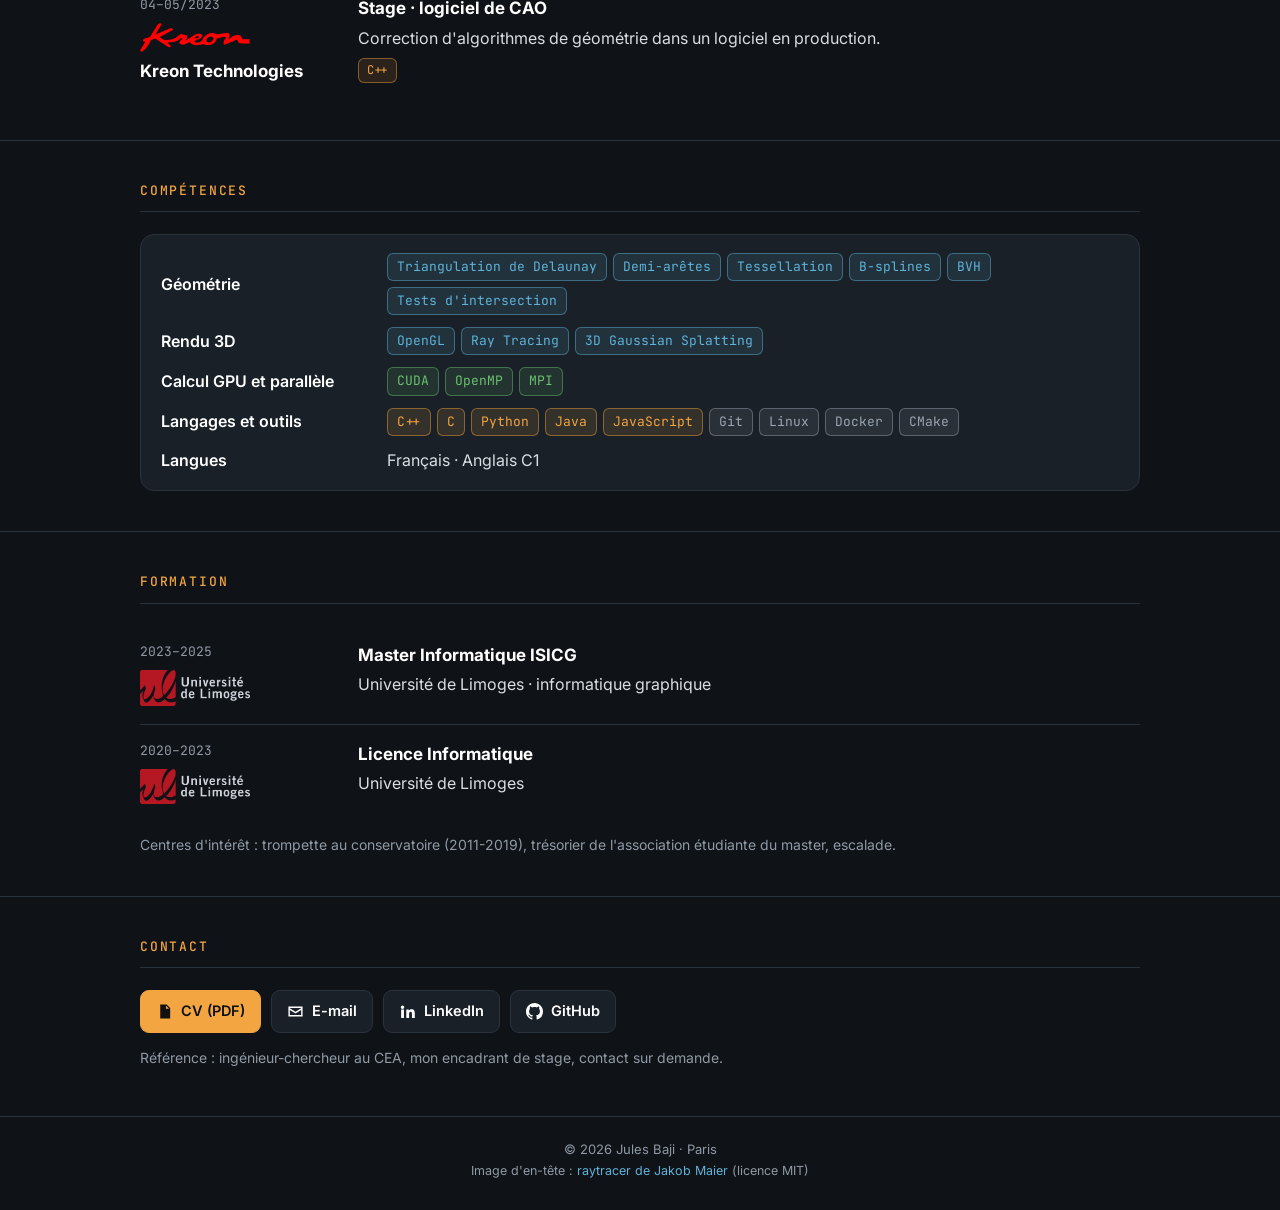
==== commit 1d1e9ee5: "Compétences axées géométrie ; description Impression 3D Co-Authored-By: Claude Opus 5.5 <noreply@ant" ====
--- a/index.html
+++ b/index.html
@@ -67,7 +67,7 @@
     <div class="scroller" tabindex="0" aria-label="Projets de master">
       <article class="card proj has-bg"><video class="bg on-dark" autoplay muted loop playsinline preload="metadata" aria-hidden="true" style="object-position:50% 50%" poster="images/web/geometrie-dk.jpg"><source src="images/web/geometrie-dk.mp4" type="video/mp4"></video><video class="bg on-light" autoplay muted loop playsinline preload="metadata" aria-hidden="true" style="object-position:50% 50%" poster="images/web/geometrie-lt.jpg"><source src="images/web/geometrie-lt.mp4" type="video/mp4"></video><h3>Géométrie discrète</h3><p>Suivi de contour, polygonisation et mesures de forme.</p><div class="chips"><span class="chip">C</span></div><div class="repo"><a href="https://github.com/JulesBaji/Geometrie-Discrete" target="_blank" rel="noopener" aria-label="GitHub Geometrie-Discrete"><svg viewBox="0 0 16 16" aria-hidden="true"><path d="M8 0C3.58 0 0 3.58 0 8c0 3.54 2.29 6.53 5.47 7.59.4.07.55-.17.55-.38 0-.19-.01-.82-.01-1.49-2.01.37-2.53-.49-2.69-.94-.09-.23-.48-.94-.82-1.13-.28-.15-.68-.52-.01-.53.63-.01 1.08.58 1.23.82.72 1.21 1.87.87 2.33.66.07-.52.28-.87.51-1.07-1.78-.2-3.64-.89-3.64-3.95 0-.87.31-1.59.82-2.15-.08-.2-.36-1.02.08-2.12 0 0 .67-.21 2.2.82.64-.18 1.32-.27 2-.27.68 0 1.36.09 2 .27 1.53-1.04 2.2-.82 2.2-.82.44 1.1.16 1.92.08 2.12.51.56.82 1.27.82 2.15 0 3.07-1.87 3.75-3.65 3.95.29.25.54.73.54 1.48 0 1.07-.01 1.93-.01 2.2 0 .21.15.46.55.38A8.013 8.013 0 0016 8c0-4.42-3.58-8-8-8z"/></svg><span>Geometrie-Discrete</span></a></div></article>
       <article class="card proj has-bg"><video class="bg inv" autoplay muted loop playsinline preload="metadata" aria-hidden="true" style="object-position:70% 50%" poster="images/web/collisions.jpg"><source src="images/web/collisions.mp4" type="video/mp4"></video><h3>Détection de collisions 3D</h3><p>Sweep and Prune, BVH et test triangle-triangle de Möller.</p><div class="chips"><span class="chip">WebGL</span><span class="chip">JavaScript</span></div><div class="repo"><a href="https://github.com/JulesBaji/Modelisation-Collision-Detection" target="_blank" rel="noopener" aria-label="GitHub Modelisation-Collision-Detection"><svg viewBox="0 0 16 16" aria-hidden="true"><path d="M8 0C3.58 0 0 3.58 0 8c0 3.54 2.29 6.53 5.47 7.59.4.07.55-.17.55-.38 0-.19-.01-.82-.01-1.49-2.01.37-2.53-.49-2.69-.94-.09-.23-.48-.94-.82-1.13-.28-.15-.68-.52-.01-.53.63-.01 1.08.58 1.23.82.72 1.21 1.87.87 2.33.66.07-.52.28-.87.51-1.07-1.78-.2-3.64-.89-3.64-3.95 0-.87.31-1.59.82-2.15-.08-.2-.36-1.02.08-2.12 0 0 .67-.21 2.2.82.64-.18 1.32-.27 2-.27.68 0 1.36.09 2 .27 1.53-1.04 2.2-.82 2.2-.82.44 1.1.16 1.92.08 2.12.51.56.82 1.27.82 2.15 0 3.07-1.87 3.75-3.65 3.95.29.25.54.73.54 1.48 0 1.07-.01 1.93-.01 2.2 0 .21.15.46.55.38A8.013 8.013 0 0016 8c0-4.42-3.58-8-8-8z"/></svg><span>Modelisation-Collision-Detection</span></a></div></article>
-      <article class="card proj has-bg"><img class="bg" src="images/web/impression3d.jpg" alt="" aria-hidden="true" style="object-position:60% 50%"><h3>Impression 3D</h3><p>Découpe en couches : Delaunay et rastérisation GPU.</p><div class="chips"><span class="chip">Java</span><span class="chip">OpenGL</span></div><div class="repo"><a href="https://github.com/JulesBaji/Impression-3D-GPU" target="_blank" rel="noopener" aria-label="GitHub Impression-3D-GPU"><svg viewBox="0 0 16 16" aria-hidden="true"><path d="M8 0C3.58 0 0 3.58 0 8c0 3.54 2.29 6.53 5.47 7.59.4.07.55-.17.55-.38 0-.19-.01-.82-.01-1.49-2.01.37-2.53-.49-2.69-.94-.09-.23-.48-.94-.82-1.13-.28-.15-.68-.52-.01-.53.63-.01 1.08.58 1.23.82.72 1.21 1.87.87 2.33.66.07-.52.28-.87.51-1.07-1.78-.2-3.64-.89-3.64-3.95 0-.87.31-1.59.82-2.15-.08-.2-.36-1.02.08-2.12 0 0 .67-.21 2.2.82.64-.18 1.32-.27 2-.27.68 0 1.36.09 2 .27 1.53-1.04 2.2-.82 2.2-.82.44 1.1.16 1.92.08 2.12.51.56.82 1.27.82 2.15 0 3.07-1.87 3.75-3.65 3.95.29.25.54.73.54 1.48 0 1.07-.01 1.93-.01 2.2 0 .21.15.46.55.38A8.013 8.013 0 0016 8c0-4.42-3.58-8-8-8z"/></svg><span>Impression-3D-GPU</span></a></div></article>
+      <article class="card proj has-bg"><img class="bg" src="images/web/impression3d.jpg" alt="" aria-hidden="true" style="object-position:60% 50%"><h3>Impression 3D</h3><p>Découpe en couches : maillages avec triangulation de Delaunay et rastérisation GPU.</p><div class="chips"><span class="chip">Java</span><span class="chip">OpenGL</span></div><div class="repo"><a href="https://github.com/JulesBaji/Impression-3D-GPU" target="_blank" rel="noopener" aria-label="GitHub Impression-3D-GPU"><svg viewBox="0 0 16 16" aria-hidden="true"><path d="M8 0C3.58 0 0 3.58 0 8c0 3.54 2.29 6.53 5.47 7.59.4.07.55-.17.55-.38 0-.19-.01-.82-.01-1.49-2.01.37-2.53-.49-2.69-.94-.09-.23-.48-.94-.82-1.13-.28-.15-.68-.52-.01-.53.63-.01 1.08.58 1.23.82.72 1.21 1.87.87 2.33.66.07-.52.28-.87.51-1.07-1.78-.2-3.64-.89-3.64-3.95 0-.87.31-1.59.82-2.15-.08-.2-.36-1.02.08-2.12 0 0 .67-.21 2.2.82.64-.18 1.32-.27 2-.27.68 0 1.36.09 2 .27 1.53-1.04 2.2-.82 2.2-.82.44 1.1.16 1.92.08 2.12.51.56.82 1.27.82 2.15 0 3.07-1.87 3.75-3.65 3.95.29.25.54.73.54 1.48 0 1.07-.01 1.93-.01 2.2 0 .21.15.46.55.38A8.013 8.013 0 0016 8c0-4.42-3.58-8-8-8z"/></svg><span>Impression-3D-GPU</span></a></div></article>
       <article class="card proj has-bg"><img class="bg" src="images/web/pathtracer.jpg" alt="" aria-hidden="true" style="object-position:60% 50%"><h3>Synthèse d'image réaliste</h3><p>Path tracer avec BRDF à microfacettes, géométrie SDF et CSG, accéléré par BVH.</p><div class="chips"><span class="chip">C++</span><span class="chip">OpenMP</span></div><div class="repo"><a href="https://github.com/JulesBaji/Path-Tracer" target="_blank" rel="noopener" aria-label="GitHub Path-Tracer"><svg viewBox="0 0 16 16" aria-hidden="true"><path d="M8 0C3.58 0 0 3.58 0 8c0 3.54 2.29 6.53 5.47 7.59.4.07.55-.17.55-.38 0-.19-.01-.82-.01-1.49-2.01.37-2.53-.49-2.69-.94-.09-.23-.48-.94-.82-1.13-.28-.15-.68-.52-.01-.53.63-.01 1.08.58 1.23.82.72 1.21 1.87.87 2.33.66.07-.52.28-.87.51-1.07-1.78-.2-3.64-.89-3.64-3.95 0-.87.31-1.59.82-2.15-.08-.2-.36-1.02.08-2.12 0 0 .67-.21 2.2.82.64-.18 1.32-.27 2-.27.68 0 1.36.09 2 .27 1.53-1.04 2.2-.82 2.2-.82.44 1.1.16 1.92.08 2.12.51.56.82 1.27.82 2.15 0 3.07-1.87 3.75-3.65 3.95.29.25.54.73.54 1.48 0 1.07-.01 1.93-.01 2.2 0 .21.15.46.55.38A8.013 8.013 0 0016 8c0-4.42-3.58-8-8-8z"/></svg><span>Path-Tracer</span></a></div></article>
       <article class="card proj has-bg"><video class="bg" autoplay muted loop playsinline preload="metadata" aria-hidden="true" style="object-position:50% 40%" poster="images/web/moteur3d.jpg"><source src="images/web/moteur3d.mp4" type="video/mp4"></video><h3>Moteur 3D temps réel</h3><p>Maillages, textures, caméras, lumières, shaders et rendu différé.</p><div class="chips"><span class="chip">C++</span><span class="chip">OpenGL</span><span class="chip">GLSL</span></div><div class="repo"><a href="https://github.com/JulesBaji/Moteur3D" target="_blank" rel="noopener" aria-label="GitHub Moteur3D"><svg viewBox="0 0 16 16" aria-hidden="true"><path d="M8 0C3.58 0 0 3.58 0 8c0 3.54 2.29 6.53 5.47 7.59.4.07.55-.17.55-.38 0-.19-.01-.82-.01-1.49-2.01.37-2.53-.49-2.69-.94-.09-.23-.48-.94-.82-1.13-.28-.15-.68-.52-.01-.53.63-.01 1.08.58 1.23.82.72 1.21 1.87.87 2.33.66.07-.52.28-.87.51-1.07-1.78-.2-3.64-.89-3.64-3.95 0-.87.31-1.59.82-2.15-.08-.2-.36-1.02.08-2.12 0 0 .67-.21 2.2.82.64-.18 1.32-.27 2-.27.68 0 1.36.09 2 .27 1.53-1.04 2.2-.82 2.2-.82.44 1.1.16 1.92.08 2.12.51.56.82 1.27.82 2.15 0 3.07-1.87 3.75-3.65 3.95.29.25.54.73.54 1.48 0 1.07-.01 1.93-.01 2.2 0 .21.15.46.55.38A8.013 8.013 0 0016 8c0-4.42-3.58-8-8-8z"/></svg><span>Moteur3D</span></a></div></article>
       <article class="card proj has-bg"><video class="bg" autoplay muted loop playsinline preload="metadata" aria-hidden="true" style="object-position:70% 30%" poster="images/web/parallelisme.jpg"><source src="images/web/parallelisme.mp4" type="video/mp4"></video><h3>Parallélisme</h3><p>Kernels CUDA pour une carte de hauteur ; recherche de sous-image MPI et OpenMP.</p><div class="chips"><span class="chip">CUDA</span><span class="chip">MPI</span><span class="chip">OpenMP</span></div><div class="repo"><a href="https://github.com/JulesBaji/GPGPU" target="_blank" rel="noopener" aria-label="GitHub GPGPU"><svg viewBox="0 0 16 16" aria-hidden="true"><path d="M8 0C3.58 0 0 3.58 0 8c0 3.54 2.29 6.53 5.47 7.59.4.07.55-.17.55-.38 0-.19-.01-.82-.01-1.49-2.01.37-2.53-.49-2.69-.94-.09-.23-.48-.94-.82-1.13-.28-.15-.68-.52-.01-.53.63-.01 1.08.58 1.23.82.72 1.21 1.87.87 2.33.66.07-.52.28-.87.51-1.07-1.78-.2-3.64-.89-3.64-3.95 0-.87.31-1.59.82-2.15-.08-.2-.36-1.02.08-2.12 0 0 .67-.21 2.2.82.64-.18 1.32-.27 2-.27.68 0 1.36.09 2 .27 1.53-1.04 2.2-.82 2.2-.82.44 1.1.16 1.92.08 2.12.51.56.82 1.27.82 2.15 0 3.07-1.87 3.75-3.65 3.95.29.25.54.73.54 1.48 0 1.07-.01 1.93-.01 2.2 0 .21.15.46.55.38A8.013 8.013 0 0016 8c0-4.42-3.58-8-8-8z"/></svg><span>GPGPU</span></a><a href="https://github.com/JulesBaji/Parallelisme" target="_blank" rel="noopener" aria-label="GitHub Parallelisme"><svg viewBox="0 0 16 16" aria-hidden="true"><path d="M8 0C3.58 0 0 3.58 0 8c0 3.54 2.29 6.53 5.47 7.59.4.07.55-.17.55-.38 0-.19-.01-.82-.01-1.49-2.01.37-2.53-.49-2.69-.94-.09-.23-.48-.94-.82-1.13-.28-.15-.68-.52-.01-.53.63-.01 1.08.58 1.23.82.72 1.21 1.87.87 2.33.66.07-.52.28-.87.51-1.07-1.78-.2-3.64-.89-3.64-3.95 0-.87.31-1.59.82-2.15-.08-.2-.36-1.02.08-2.12 0 0 .67-.21 2.2.82.64-.18 1.32-.27 2-.27.68 0 1.36.09 2 .27 1.53-1.04 2.2-.82 2.2-.82.44 1.1.16 1.92.08 2.12.51.56.82 1.27.82 2.15 0 3.07-1.87 3.75-3.65 3.95.29.25.54.73.54 1.48 0 1.07-.01 1.93-.01 2.2 0 .21.15.46.55.38A8.013 8.013 0 0016 8c0-4.42-3.58-8-8-8z"/></svg><span>Parallelisme</span></a></div></article>
@@ -90,7 +90,7 @@
 <section id="competences">
   <div class="wrap">
     <h2>Compétences</h2>
-    <div class="card skills"><div class="sk"><b>Rendu 3D</b><div class="chips"><span class="chip">OpenGL</span><span class="chip">GLSL</span><span class="chip">Ray Tracing</span><span class="chip">3D Gaussian Splatting</span><span class="chip">WebGL</span></div></div><div class="sk"><b>Calcul GPU et parallèle</b><div class="chips"><span class="chip">CUDA</span><span class="chip">OpenMP</span><span class="chip">MPI</span></div></div><div class="sk"><b>Langages et outils</b><div class="chips"><span class="chip">C++</span><span class="chip">Python</span><span class="chip">PyTorch</span><span class="chip">NumPy</span><span class="chip">JavaScript</span><span class="chip">Linux</span><span class="chip">Git</span></div></div><div class="sk"><b>Langues</b><span class="plain">Français · Anglais C1</span></div></div>
+    <div class="card skills"><div class="sk"><b>Géométrie</b><div class="chips"><span class="chip">Triangulation de Delaunay</span><span class="chip">Demi-arêtes</span><span class="chip">Tessellation</span><span class="chip">B-splines</span><span class="chip">BVH</span><span class="chip">Tests d'intersection</span></div></div><div class="sk"><b>Rendu 3D</b><div class="chips"><span class="chip">OpenGL</span><span class="chip">Ray Tracing</span><span class="chip">3D Gaussian Splatting</span></div></div><div class="sk"><b>Calcul GPU et parallèle</b><div class="chips"><span class="chip">CUDA</span><span class="chip">OpenMP</span><span class="chip">MPI</span></div></div><div class="sk"><b>Langages et outils</b><div class="chips"><span class="chip">C++</span><span class="chip">C</span><span class="chip">Python</span><span class="chip">Java</span><span class="chip">JavaScript</span><span class="chip">Git</span><span class="chip">Linux</span><span class="chip">Docker</span><span class="chip">CMake</span></div></div><div class="sk"><b>Langues</b><span class="plain">Français · Anglais C1</span></div></div>
   </div>
 </section>
 
@@ -120,7 +120,7 @@
 </main>
 
 <footer>© 2026 Jules Baji · Paris<br><span class="credit">Image d'en-tête : <a href="https://github.com/gue-ni/raytracer" target="_blank" rel="noopener">raytracer de Jakob Maier</a> (licence MIT)</span></footer>
-<script src="assets/chips.js?v=0b14bcaf"></script>
+<script src="assets/chips.js?v=b3663b23"></script>
 <script src="assets/theme.js?v=edba93ed"></script>
 <script src="assets/scroller.js?v=f9ea9905"></script>
 </body>
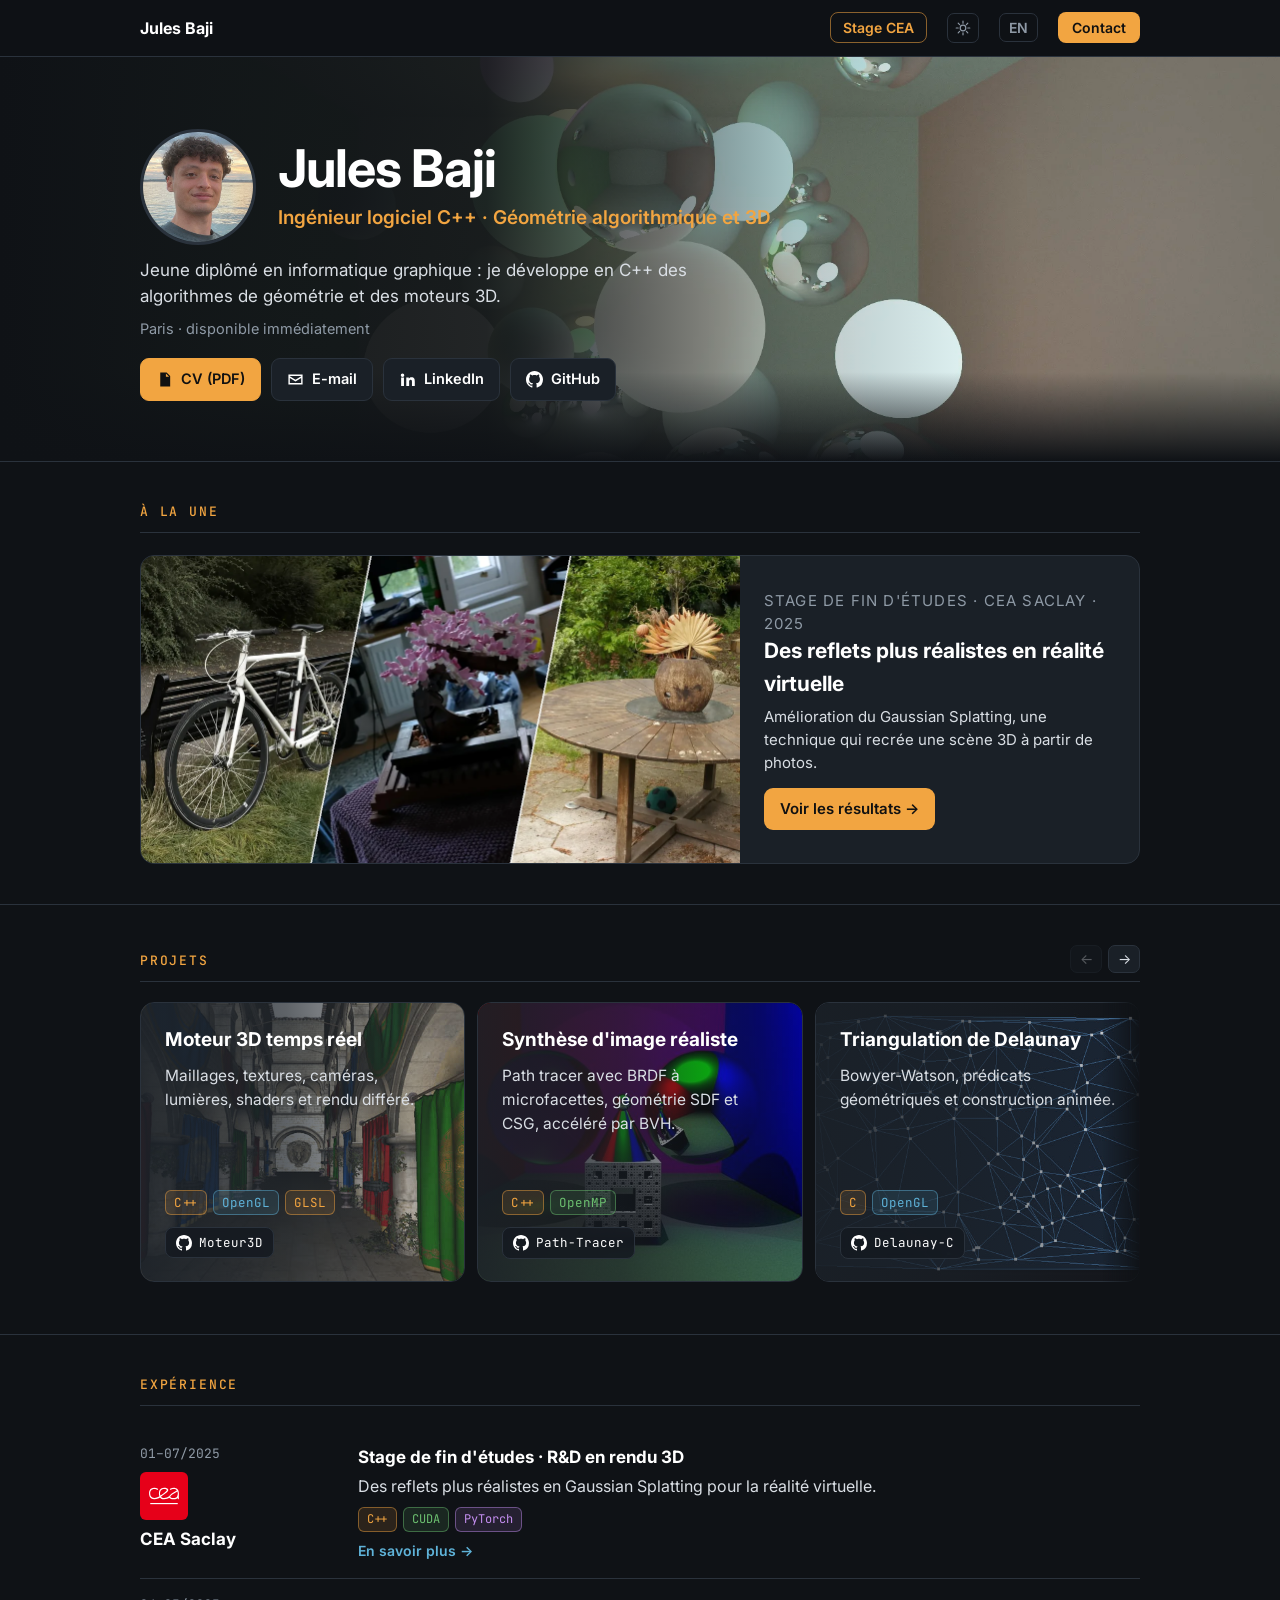
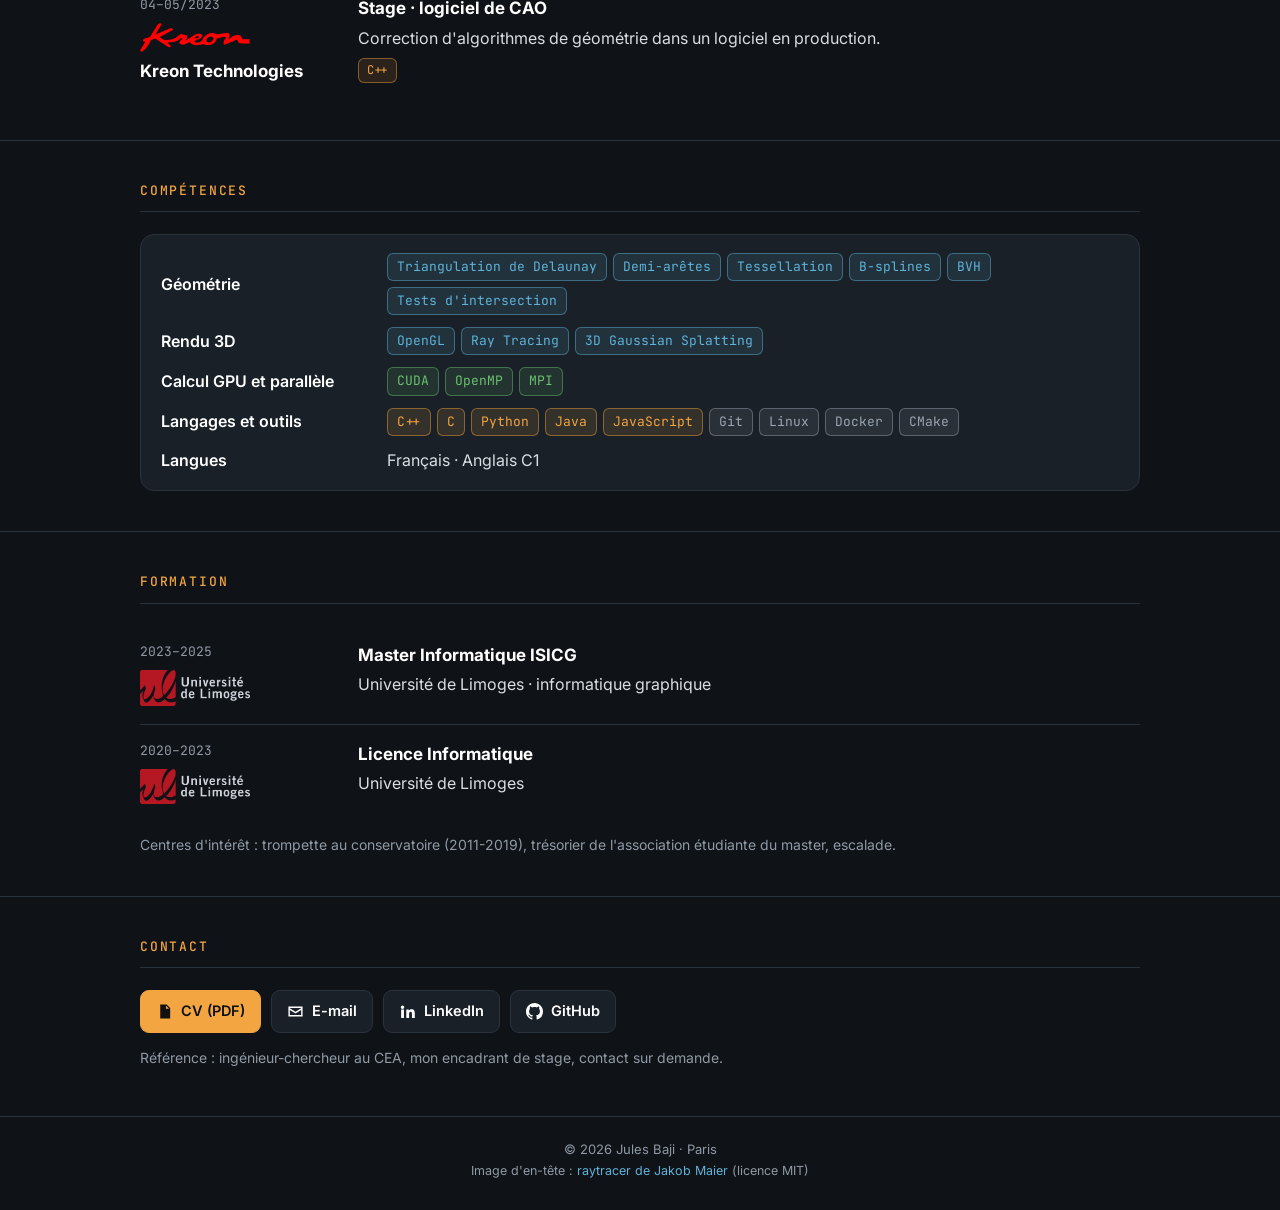
==== commit ba4a07f3: "Projets : ajout de la triangulation de Delaunay, nouvel ordre - Carte « Triangulation de Delaunay » " ====
--- a/index.html
+++ b/index.html
@@ -63,15 +63,15 @@
 
 <section id="projets">
   <div class="wrap">
-    <div class="h2row"><h2>Projets de master</h2><div class="scroll-btns"><button type="button" class="sb prev" aria-label="Projets précédents">←</button><button type="button" class="sb next" aria-label="Projets suivants">→</button></div></div>
-    <div class="scroller" tabindex="0" aria-label="Projets de master">
-      <article class="card proj has-bg"><video class="bg on-dark" autoplay muted loop playsinline preload="metadata" aria-hidden="true" style="object-position:50% 50%" poster="images/web/geometrie-dk.jpg"><source src="images/web/geometrie-dk.mp4" type="video/mp4"></video><video class="bg on-light" autoplay muted loop playsinline preload="metadata" aria-hidden="true" style="object-position:50% 50%" poster="images/web/geometrie-lt.jpg"><source src="images/web/geometrie-lt.mp4" type="video/mp4"></video><h3>Géométrie discrète</h3><p>Suivi de contour, polygonisation et mesures de forme.</p><div class="chips"><span class="chip">C</span></div><div class="repo"><a href="https://github.com/JulesBaji/Geometrie-Discrete" target="_blank" rel="noopener" aria-label="GitHub Geometrie-Discrete"><svg viewBox="0 0 16 16" aria-hidden="true"><path d="M8 0C3.58 0 0 3.58 0 8c0 3.54 2.29 6.53 5.47 7.59.4.07.55-.17.55-.38 0-.19-.01-.82-.01-1.49-2.01.37-2.53-.49-2.69-.94-.09-.23-.48-.94-.82-1.13-.28-.15-.68-.52-.01-.53.63-.01 1.08.58 1.23.82.72 1.21 1.87.87 2.33.66.07-.52.28-.87.51-1.07-1.78-.2-3.64-.89-3.64-3.95 0-.87.31-1.59.82-2.15-.08-.2-.36-1.02.08-2.12 0 0 .67-.21 2.2.82.64-.18 1.32-.27 2-.27.68 0 1.36.09 2 .27 1.53-1.04 2.2-.82 2.2-.82.44 1.1.16 1.92.08 2.12.51.56.82 1.27.82 2.15 0 3.07-1.87 3.75-3.65 3.95.29.25.54.73.54 1.48 0 1.07-.01 1.93-.01 2.2 0 .21.15.46.55.38A8.013 8.013 0 0016 8c0-4.42-3.58-8-8-8z"/></svg><span>Geometrie-Discrete</span></a></div></article>
+    <div class="h2row"><h2>Projets</h2><div class="scroll-btns"><button type="button" class="sb prev" aria-label="Projets précédents">←</button><button type="button" class="sb next" aria-label="Projets suivants">→</button></div></div>
+    <div class="scroller" tabindex="0" aria-label="Projets">
+      <article class="card proj has-bg"><video class="bg" autoplay muted loop playsinline preload="metadata" aria-hidden="true" style="object-position:50% 40%" poster="images/web/moteur3d.jpg"><source src="images/web/moteur3d.mp4" type="video/mp4"></video><h3>Moteur 3D temps réel</h3><p>Maillages, textures, caméras, lumières, shaders et rendu différé.</p><div class="chips"><span class="chip">C++</span><span class="chip">OpenGL</span><span class="chip">GLSL</span></div><div class="repo"><a href="https://github.com/JulesBaji/Moteur3D" target="_blank" rel="noopener" aria-label="GitHub Moteur3D"><svg viewBox="0 0 16 16" aria-hidden="true"><path d="M8 0C3.58 0 0 3.58 0 8c0 3.54 2.29 6.53 5.47 7.59.4.07.55-.17.55-.38 0-.19-.01-.82-.01-1.49-2.01.37-2.53-.49-2.69-.94-.09-.23-.48-.94-.82-1.13-.28-.15-.68-.52-.01-.53.63-.01 1.08.58 1.23.82.72 1.21 1.87.87 2.33.66.07-.52.28-.87.51-1.07-1.78-.2-3.64-.89-3.64-3.95 0-.87.31-1.59.82-2.15-.08-.2-.36-1.02.08-2.12 0 0 .67-.21 2.2.82.64-.18 1.32-.27 2-.27.68 0 1.36.09 2 .27 1.53-1.04 2.2-.82 2.2-.82.44 1.1.16 1.92.08 2.12.51.56.82 1.27.82 2.15 0 3.07-1.87 3.75-3.65 3.95.29.25.54.73.54 1.48 0 1.07-.01 1.93-.01 2.2 0 .21.15.46.55.38A8.013 8.013 0 0016 8c0-4.42-3.58-8-8-8z"/></svg><span>Moteur3D</span></a></div></article>
+      <article class="card proj has-bg"><img class="bg" src="images/web/pathtracer.jpg" alt="" aria-hidden="true" style="object-position:60% 50%"><h3>Synthèse d'image réaliste</h3><p>Path tracer avec BRDF à microfacettes, géométrie SDF et CSG, accéléré par BVH.</p><div class="chips"><span class="chip">C++</span><span class="chip">OpenMP</span></div><div class="repo"><a href="https://github.com/JulesBaji/Path-Tracer" target="_blank" rel="noopener" aria-label="GitHub Path-Tracer"><svg viewBox="0 0 16 16" aria-hidden="true"><path d="M8 0C3.58 0 0 3.58 0 8c0 3.54 2.29 6.53 5.47 7.59.4.07.55-.17.55-.38 0-.19-.01-.82-.01-1.49-2.01.37-2.53-.49-2.69-.94-.09-.23-.48-.94-.82-1.13-.28-.15-.68-.52-.01-.53.63-.01 1.08.58 1.23.82.72 1.21 1.87.87 2.33.66.07-.52.28-.87.51-1.07-1.78-.2-3.64-.89-3.64-3.95 0-.87.31-1.59.82-2.15-.08-.2-.36-1.02.08-2.12 0 0 .67-.21 2.2.82.64-.18 1.32-.27 2-.27.68 0 1.36.09 2 .27 1.53-1.04 2.2-.82 2.2-.82.44 1.1.16 1.92.08 2.12.51.56.82 1.27.82 2.15 0 3.07-1.87 3.75-3.65 3.95.29.25.54.73.54 1.48 0 1.07-.01 1.93-.01 2.2 0 .21.15.46.55.38A8.013 8.013 0 0016 8c0-4.42-3.58-8-8-8z"/></svg><span>Path-Tracer</span></a></div></article>
+      <article class="card proj has-bg"><video class="bg on-dark" autoplay muted loop playsinline preload="metadata" aria-hidden="true" style="object-position:60% 50%" poster="images/web/delaunay-dk.jpg"><source src="images/web/delaunay-dk.mp4" type="video/mp4"></video><video class="bg on-light" autoplay muted loop playsinline preload="metadata" aria-hidden="true" style="object-position:60% 50%" poster="images/web/delaunay-lt.jpg"><source src="images/web/delaunay-lt.mp4" type="video/mp4"></video><h3>Triangulation de Delaunay</h3><p>Bowyer-Watson, prédicats géométriques et construction animée.</p><div class="chips"><span class="chip">C</span><span class="chip">OpenGL</span></div><div class="repo"><a href="https://github.com/JulesBaji/Delaunay-C" target="_blank" rel="noopener" aria-label="GitHub Delaunay-C"><svg viewBox="0 0 16 16" aria-hidden="true"><path d="M8 0C3.58 0 0 3.58 0 8c0 3.54 2.29 6.53 5.47 7.59.4.07.55-.17.55-.38 0-.19-.01-.82-.01-1.49-2.01.37-2.53-.49-2.69-.94-.09-.23-.48-.94-.82-1.13-.28-.15-.68-.52-.01-.53.63-.01 1.08.58 1.23.82.72 1.21 1.87.87 2.33.66.07-.52.28-.87.51-1.07-1.78-.2-3.64-.89-3.64-3.95 0-.87.31-1.59.82-2.15-.08-.2-.36-1.02.08-2.12 0 0 .67-.21 2.2.82.64-.18 1.32-.27 2-.27.68 0 1.36.09 2 .27 1.53-1.04 2.2-.82 2.2-.82.44 1.1.16 1.92.08 2.12.51.56.82 1.27.82 2.15 0 3.07-1.87 3.75-3.65 3.95.29.25.54.73.54 1.48 0 1.07-.01 1.93-.01 2.2 0 .21.15.46.55.38A8.013 8.013 0 0016 8c0-4.42-3.58-8-8-8z"/></svg><span>Delaunay-C</span></a></div></article>
+      <article class="card proj has-bg"><video class="bg on-dark" autoplay muted loop playsinline preload="metadata" aria-hidden="true" style="object-position:50% 80%" poster="images/web/fluide-dk.jpg"><source src="images/web/fluide-dk.mp4" type="video/mp4"></video><video class="bg on-light" autoplay muted loop playsinline preload="metadata" aria-hidden="true" style="object-position:50% 80%" poster="images/web/fluide-lt.jpg"><source src="images/web/fluide-lt.mp4" type="video/mp4"></video><h3>Simulation de fluide</h3><p>Fluide SPH incompressible avec turbulences, d'après un <a href="https://doi.org/10.1109/TVCG.2018.2832080" target="_blank" rel="noopener">article de recherche</a>.</p><div class="chips"><span class="chip">Java</span></div><div class="repo"><a href="https://github.com/JulesBaji/SPH-Fluid" target="_blank" rel="noopener" aria-label="GitHub SPH-Fluid"><svg viewBox="0 0 16 16" aria-hidden="true"><path d="M8 0C3.58 0 0 3.58 0 8c0 3.54 2.29 6.53 5.47 7.59.4.07.55-.17.55-.38 0-.19-.01-.82-.01-1.49-2.01.37-2.53-.49-2.69-.94-.09-.23-.48-.94-.82-1.13-.28-.15-.68-.52-.01-.53.63-.01 1.08.58 1.23.82.72 1.21 1.87.87 2.33.66.07-.52.28-.87.51-1.07-1.78-.2-3.64-.89-3.64-3.95 0-.87.31-1.59.82-2.15-.08-.2-.36-1.02.08-2.12 0 0 .67-.21 2.2.82.64-.18 1.32-.27 2-.27.68 0 1.36.09 2 .27 1.53-1.04 2.2-.82 2.2-.82.44 1.1.16 1.92.08 2.12.51.56.82 1.27.82 2.15 0 3.07-1.87 3.75-3.65 3.95.29.25.54.73.54 1.48 0 1.07-.01 1.93-.01 2.2 0 .21.15.46.55.38A8.013 8.013 0 0016 8c0-4.42-3.58-8-8-8z"/></svg><span>SPH-Fluid</span></a></div></article>
       <article class="card proj has-bg"><video class="bg inv" autoplay muted loop playsinline preload="metadata" aria-hidden="true" style="object-position:70% 50%" poster="images/web/collisions.jpg"><source src="images/web/collisions.mp4" type="video/mp4"></video><h3>Détection de collisions 3D</h3><p>Sweep and Prune, BVH et test triangle-triangle de Möller.</p><div class="chips"><span class="chip">WebGL</span><span class="chip">JavaScript</span></div><div class="repo"><a href="https://github.com/JulesBaji/Modelisation-Collision-Detection" target="_blank" rel="noopener" aria-label="GitHub Modelisation-Collision-Detection"><svg viewBox="0 0 16 16" aria-hidden="true"><path d="M8 0C3.58 0 0 3.58 0 8c0 3.54 2.29 6.53 5.47 7.59.4.07.55-.17.55-.38 0-.19-.01-.82-.01-1.49-2.01.37-2.53-.49-2.69-.94-.09-.23-.48-.94-.82-1.13-.28-.15-.68-.52-.01-.53.63-.01 1.08.58 1.23.82.72 1.21 1.87.87 2.33.66.07-.52.28-.87.51-1.07-1.78-.2-3.64-.89-3.64-3.95 0-.87.31-1.59.82-2.15-.08-.2-.36-1.02.08-2.12 0 0 .67-.21 2.2.82.64-.18 1.32-.27 2-.27.68 0 1.36.09 2 .27 1.53-1.04 2.2-.82 2.2-.82.44 1.1.16 1.92.08 2.12.51.56.82 1.27.82 2.15 0 3.07-1.87 3.75-3.65 3.95.29.25.54.73.54 1.48 0 1.07-.01 1.93-.01 2.2 0 .21.15.46.55.38A8.013 8.013 0 0016 8c0-4.42-3.58-8-8-8z"/></svg><span>Modelisation-Collision-Detection</span></a></div></article>
-      <article class="card proj has-bg"><img class="bg" src="images/web/impression3d.jpg" alt="" aria-hidden="true" style="object-position:60% 50%"><h3>Impression 3D</h3><p>Découpe en couches : maillages avec triangulation de Delaunay et rastérisation GPU.</p><div class="chips"><span class="chip">Java</span><span class="chip">OpenGL</span></div><div class="repo"><a href="https://github.com/JulesBaji/Impression-3D-GPU" target="_blank" rel="noopener" aria-label="GitHub Impression-3D-GPU"><svg viewBox="0 0 16 16" aria-hidden="true"><path d="M8 0C3.58 0 0 3.58 0 8c0 3.54 2.29 6.53 5.47 7.59.4.07.55-.17.55-.38 0-.19-.01-.82-.01-1.49-2.01.37-2.53-.49-2.69-.94-.09-.23-.48-.94-.82-1.13-.28-.15-.68-.52-.01-.53.63-.01 1.08.58 1.23.82.72 1.21 1.87.87 2.33.66.07-.52.28-.87.51-1.07-1.78-.2-3.64-.89-3.64-3.95 0-.87.31-1.59.82-2.15-.08-.2-.36-1.02.08-2.12 0 0 .67-.21 2.2.82.64-.18 1.32-.27 2-.27.68 0 1.36.09 2 .27 1.53-1.04 2.2-.82 2.2-.82.44 1.1.16 1.92.08 2.12.51.56.82 1.27.82 2.15 0 3.07-1.87 3.75-3.65 3.95.29.25.54.73.54 1.48 0 1.07-.01 1.93-.01 2.2 0 .21.15.46.55.38A8.013 8.013 0 0016 8c0-4.42-3.58-8-8-8z"/></svg><span>Impression-3D-GPU</span></a></div></article>
-      <article class="card proj has-bg"><img class="bg" src="images/web/pathtracer.jpg" alt="" aria-hidden="true" style="object-position:60% 50%"><h3>Synthèse d'image réaliste</h3><p>Path tracer avec BRDF à microfacettes, géométrie SDF et CSG, accéléré par BVH.</p><div class="chips"><span class="chip">C++</span><span class="chip">OpenMP</span></div><div class="repo"><a href="https://github.com/JulesBaji/Path-Tracer" target="_blank" rel="noopener" aria-label="GitHub Path-Tracer"><svg viewBox="0 0 16 16" aria-hidden="true"><path d="M8 0C3.58 0 0 3.58 0 8c0 3.54 2.29 6.53 5.47 7.59.4.07.55-.17.55-.38 0-.19-.01-.82-.01-1.49-2.01.37-2.53-.49-2.69-.94-.09-.23-.48-.94-.82-1.13-.28-.15-.68-.52-.01-.53.63-.01 1.08.58 1.23.82.72 1.21 1.87.87 2.33.66.07-.52.28-.87.51-1.07-1.78-.2-3.64-.89-3.64-3.95 0-.87.31-1.59.82-2.15-.08-.2-.36-1.02.08-2.12 0 0 .67-.21 2.2.82.64-.18 1.32-.27 2-.27.68 0 1.36.09 2 .27 1.53-1.04 2.2-.82 2.2-.82.44 1.1.16 1.92.08 2.12.51.56.82 1.27.82 2.15 0 3.07-1.87 3.75-3.65 3.95.29.25.54.73.54 1.48 0 1.07-.01 1.93-.01 2.2 0 .21.15.46.55.38A8.013 8.013 0 0016 8c0-4.42-3.58-8-8-8z"/></svg><span>Path-Tracer</span></a></div></article>
-      <article class="card proj has-bg"><video class="bg" autoplay muted loop playsinline preload="metadata" aria-hidden="true" style="object-position:50% 40%" poster="images/web/moteur3d.jpg"><source src="images/web/moteur3d.mp4" type="video/mp4"></video><h3>Moteur 3D temps réel</h3><p>Maillages, textures, caméras, lumières, shaders et rendu différé.</p><div class="chips"><span class="chip">C++</span><span class="chip">OpenGL</span><span class="chip">GLSL</span></div><div class="repo"><a href="https://github.com/JulesBaji/Moteur3D" target="_blank" rel="noopener" aria-label="GitHub Moteur3D"><svg viewBox="0 0 16 16" aria-hidden="true"><path d="M8 0C3.58 0 0 3.58 0 8c0 3.54 2.29 6.53 5.47 7.59.4.07.55-.17.55-.38 0-.19-.01-.82-.01-1.49-2.01.37-2.53-.49-2.69-.94-.09-.23-.48-.94-.82-1.13-.28-.15-.68-.52-.01-.53.63-.01 1.08.58 1.23.82.72 1.21 1.87.87 2.33.66.07-.52.28-.87.51-1.07-1.78-.2-3.64-.89-3.64-3.95 0-.87.31-1.59.82-2.15-.08-.2-.36-1.02.08-2.12 0 0 .67-.21 2.2.82.64-.18 1.32-.27 2-.27.68 0 1.36.09 2 .27 1.53-1.04 2.2-.82 2.2-.82.44 1.1.16 1.92.08 2.12.51.56.82 1.27.82 2.15 0 3.07-1.87 3.75-3.65 3.95.29.25.54.73.54 1.48 0 1.07-.01 1.93-.01 2.2 0 .21.15.46.55.38A8.013 8.013 0 0016 8c0-4.42-3.58-8-8-8z"/></svg><span>Moteur3D</span></a></div></article>
       <article class="card proj has-bg"><video class="bg" autoplay muted loop playsinline preload="metadata" aria-hidden="true" style="object-position:70% 30%" poster="images/web/parallelisme.jpg"><source src="images/web/parallelisme.mp4" type="video/mp4"></video><h3>Parallélisme</h3><p>Kernels CUDA pour une carte de hauteur ; recherche de sous-image MPI et OpenMP.</p><div class="chips"><span class="chip">CUDA</span><span class="chip">MPI</span><span class="chip">OpenMP</span></div><div class="repo"><a href="https://github.com/JulesBaji/GPGPU" target="_blank" rel="noopener" aria-label="GitHub GPGPU"><svg viewBox="0 0 16 16" aria-hidden="true"><path d="M8 0C3.58 0 0 3.58 0 8c0 3.54 2.29 6.53 5.47 7.59.4.07.55-.17.55-.38 0-.19-.01-.82-.01-1.49-2.01.37-2.53-.49-2.69-.94-.09-.23-.48-.94-.82-1.13-.28-.15-.68-.52-.01-.53.63-.01 1.08.58 1.23.82.72 1.21 1.87.87 2.33.66.07-.52.28-.87.51-1.07-1.78-.2-3.64-.89-3.64-3.95 0-.87.31-1.59.82-2.15-.08-.2-.36-1.02.08-2.12 0 0 .67-.21 2.2.82.64-.18 1.32-.27 2-.27.68 0 1.36.09 2 .27 1.53-1.04 2.2-.82 2.2-.82.44 1.1.16 1.92.08 2.12.51.56.82 1.27.82 2.15 0 3.07-1.87 3.75-3.65 3.95.29.25.54.73.54 1.48 0 1.07-.01 1.93-.01 2.2 0 .21.15.46.55.38A8.013 8.013 0 0016 8c0-4.42-3.58-8-8-8z"/></svg><span>GPGPU</span></a><a href="https://github.com/JulesBaji/Parallelisme" target="_blank" rel="noopener" aria-label="GitHub Parallelisme"><svg viewBox="0 0 16 16" aria-hidden="true"><path d="M8 0C3.58 0 0 3.58 0 8c0 3.54 2.29 6.53 5.47 7.59.4.07.55-.17.55-.38 0-.19-.01-.82-.01-1.49-2.01.37-2.53-.49-2.69-.94-.09-.23-.48-.94-.82-1.13-.28-.15-.68-.52-.01-.53.63-.01 1.08.58 1.23.82.72 1.21 1.87.87 2.33.66.07-.52.28-.87.51-1.07-1.78-.2-3.64-.89-3.64-3.95 0-.87.31-1.59.82-2.15-.08-.2-.36-1.02.08-2.12 0 0 .67-.21 2.2.82.64-.18 1.32-.27 2-.27.68 0 1.36.09 2 .27 1.53-1.04 2.2-.82 2.2-.82.44 1.1.16 1.92.08 2.12.51.56.82 1.27.82 2.15 0 3.07-1.87 3.75-3.65 3.95.29.25.54.73.54 1.48 0 1.07-.01 1.93-.01 2.2 0 .21.15.46.55.38A8.013 8.013 0 0016 8c0-4.42-3.58-8-8-8z"/></svg><span>Parallelisme</span></a></div></article>
-      <article class="card proj has-bg"><video class="bg on-dark" autoplay muted loop playsinline preload="metadata" aria-hidden="true" style="object-position:50% 80%" poster="images/web/fluide-dk.jpg"><source src="images/web/fluide-dk.mp4" type="video/mp4"></video><video class="bg on-light" autoplay muted loop playsinline preload="metadata" aria-hidden="true" style="object-position:50% 80%" poster="images/web/fluide-lt.jpg"><source src="images/web/fluide-lt.mp4" type="video/mp4"></video><h3>Simulation de fluide</h3><p>Fluide SPH incompressible avec turbulences, d'après un <a href="https://doi.org/10.1109/TVCG.2018.2832080" target="_blank" rel="noopener">article de recherche</a>.</p><div class="chips"><span class="chip">Java</span></div><div class="repo"><a href="https://github.com/JulesBaji/SPH-Fluid" target="_blank" rel="noopener" aria-label="GitHub SPH-Fluid"><svg viewBox="0 0 16 16" aria-hidden="true"><path d="M8 0C3.58 0 0 3.58 0 8c0 3.54 2.29 6.53 5.47 7.59.4.07.55-.17.55-.38 0-.19-.01-.82-.01-1.49-2.01.37-2.53-.49-2.69-.94-.09-.23-.48-.94-.82-1.13-.28-.15-.68-.52-.01-.53.63-.01 1.08.58 1.23.82.72 1.21 1.87.87 2.33.66.07-.52.28-.87.51-1.07-1.78-.2-3.64-.89-3.64-3.95 0-.87.31-1.59.82-2.15-.08-.2-.36-1.02.08-2.12 0 0 .67-.21 2.2.82.64-.18 1.32-.27 2-.27.68 0 1.36.09 2 .27 1.53-1.04 2.2-.82 2.2-.82.44 1.1.16 1.92.08 2.12.51.56.82 1.27.82 2.15 0 3.07-1.87 3.75-3.65 3.95.29.25.54.73.54 1.48 0 1.07-.01 1.93-.01 2.2 0 .21.15.46.55.38A8.013 8.013 0 0016 8c0-4.42-3.58-8-8-8z"/></svg><span>SPH-Fluid</span></a></div></article>
+      <article class="card proj has-bg"><video class="bg on-dark" autoplay muted loop playsinline preload="metadata" aria-hidden="true" style="object-position:50% 50%" poster="images/web/geometrie-dk.jpg"><source src="images/web/geometrie-dk.mp4" type="video/mp4"></video><video class="bg on-light" autoplay muted loop playsinline preload="metadata" aria-hidden="true" style="object-position:50% 50%" poster="images/web/geometrie-lt.jpg"><source src="images/web/geometrie-lt.mp4" type="video/mp4"></video><h3>Géométrie discrète</h3><p>Suivi de contour, polygonisation et mesures de forme.</p><div class="chips"><span class="chip">C++</span><span class="chip">DGtal</span></div><div class="repo"><a href="https://github.com/JulesBaji/Geometrie-Discrete" target="_blank" rel="noopener" aria-label="GitHub Geometrie-Discrete"><svg viewBox="0 0 16 16" aria-hidden="true"><path d="M8 0C3.58 0 0 3.58 0 8c0 3.54 2.29 6.53 5.47 7.59.4.07.55-.17.55-.38 0-.19-.01-.82-.01-1.49-2.01.37-2.53-.49-2.69-.94-.09-.23-.48-.94-.82-1.13-.28-.15-.68-.52-.01-.53.63-.01 1.08.58 1.23.82.72 1.21 1.87.87 2.33.66.07-.52.28-.87.51-1.07-1.78-.2-3.64-.89-3.64-3.95 0-.87.31-1.59.82-2.15-.08-.2-.36-1.02.08-2.12 0 0 .67-.21 2.2.82.64-.18 1.32-.27 2-.27.68 0 1.36.09 2 .27 1.53-1.04 2.2-.82 2.2-.82.44 1.1.16 1.92.08 2.12.51.56.82 1.27.82 2.15 0 3.07-1.87 3.75-3.65 3.95.29.25.54.73.54 1.48 0 1.07-.01 1.93-.01 2.2 0 .21.15.46.55.38A8.013 8.013 0 0016 8c0-4.42-3.58-8-8-8z"/></svg><span>Geometrie-Discrete</span></a></div></article>
       <article class="card proj has-bg"><img class="bg" src="images/web/recapture.jpg" alt="" aria-hidden="true" style="object-position:50% 50%"><h3>Vision par ordinateur</h3><p>Génération de visages, super-résolution et détection de photos recapturées d'après un <a href="https://doi.org/10.1016/j.image.2022.116662" target="_blank" rel="noopener">article de recherche</a>.</p><div class="chips"><span class="chip">Python</span><span class="chip">Keras</span></div><div class="repo"><a href="https://github.com/JulesBaji/Detection-Recapture" target="_blank" rel="noopener" aria-label="GitHub Detection-Recapture"><svg viewBox="0 0 16 16" aria-hidden="true"><path d="M8 0C3.58 0 0 3.58 0 8c0 3.54 2.29 6.53 5.47 7.59.4.07.55-.17.55-.38 0-.19-.01-.82-.01-1.49-2.01.37-2.53-.49-2.69-.94-.09-.23-.48-.94-.82-1.13-.28-.15-.68-.52-.01-.53.63-.01 1.08.58 1.23.82.72 1.21 1.87.87 2.33.66.07-.52.28-.87.51-1.07-1.78-.2-3.64-.89-3.64-3.95 0-.87.31-1.59.82-2.15-.08-.2-.36-1.02.08-2.12 0 0 .67-.21 2.2.82.64-.18 1.32-.27 2-.27.68 0 1.36.09 2 .27 1.53-1.04 2.2-.82 2.2-.82.44 1.1.16 1.92.08 2.12.51.56.82 1.27.82 2.15 0 3.07-1.87 3.75-3.65 3.95.29.25.54.73.54 1.48 0 1.07-.01 1.93-.01 2.2 0 .21.15.46.55.38A8.013 8.013 0 0016 8c0-4.42-3.58-8-8-8z"/></svg><span>Detection-Recapture</span></a></div></article>
     </div>
   </div>
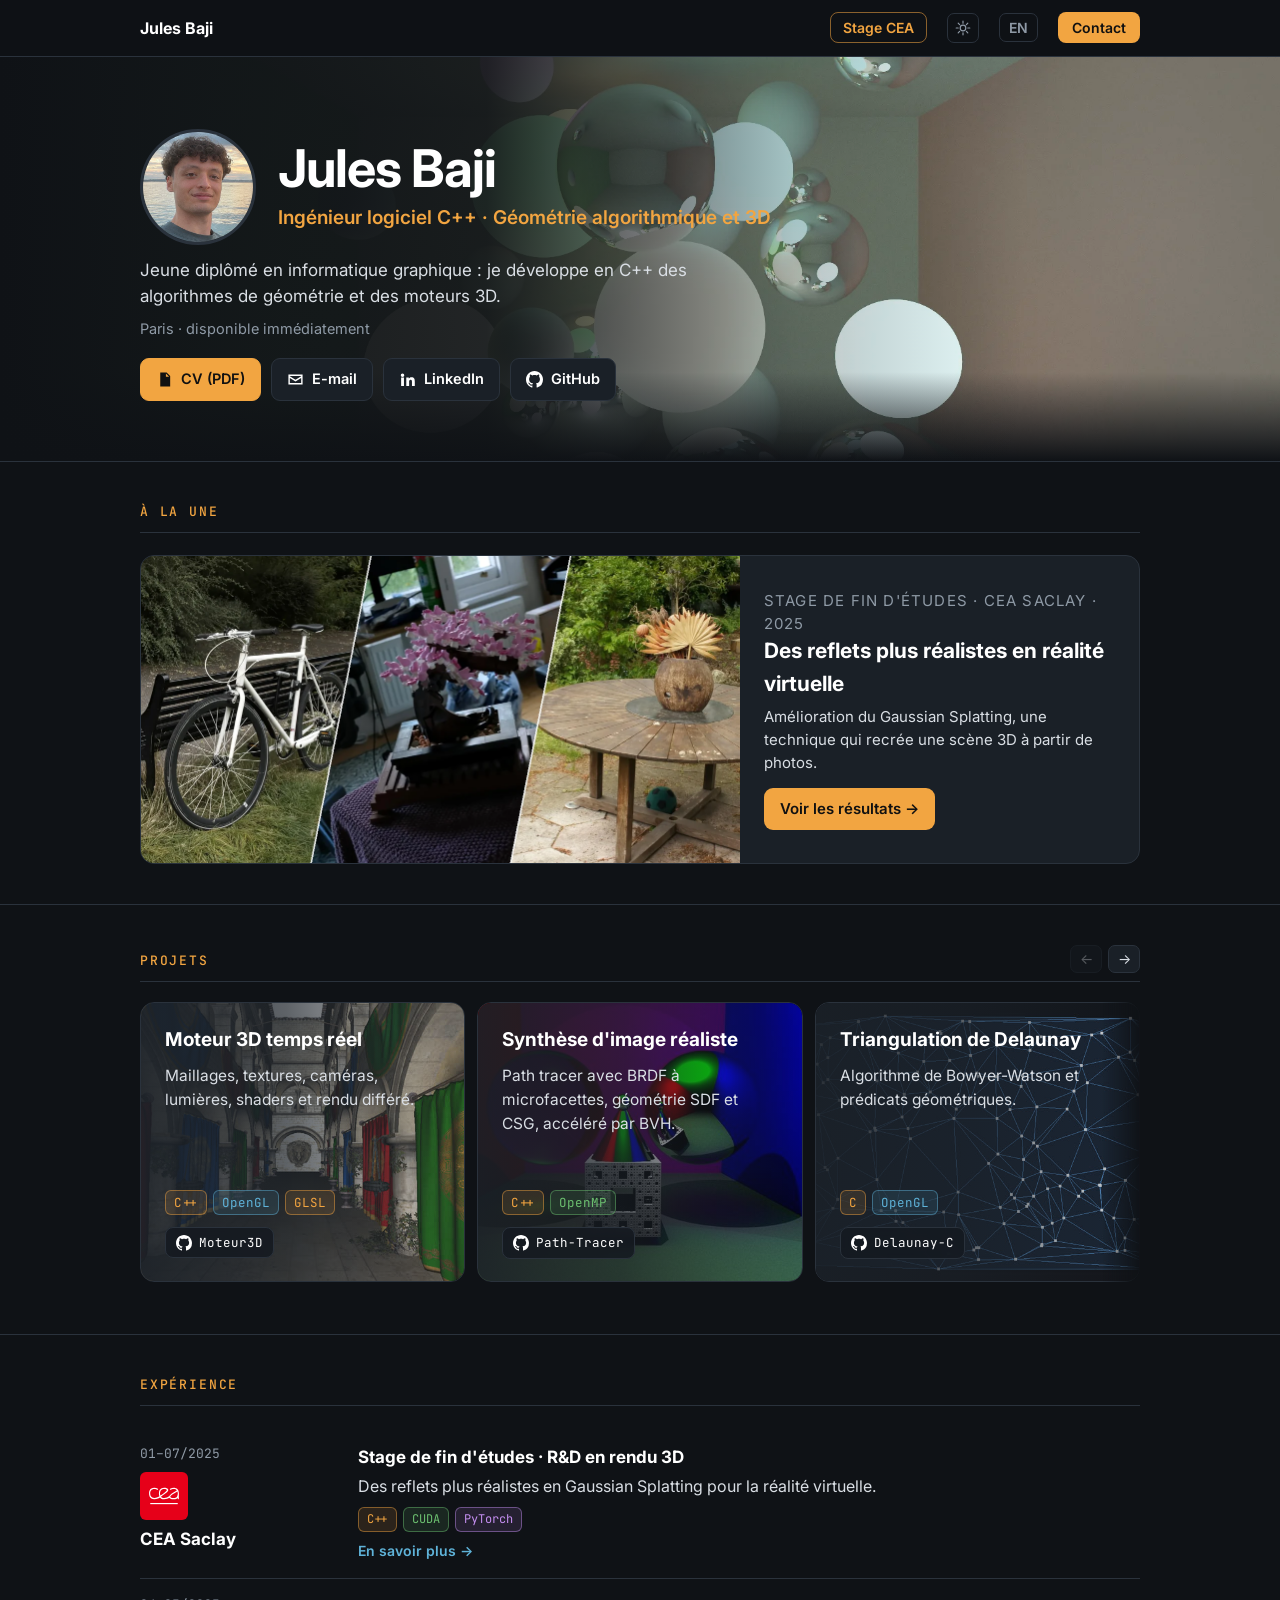
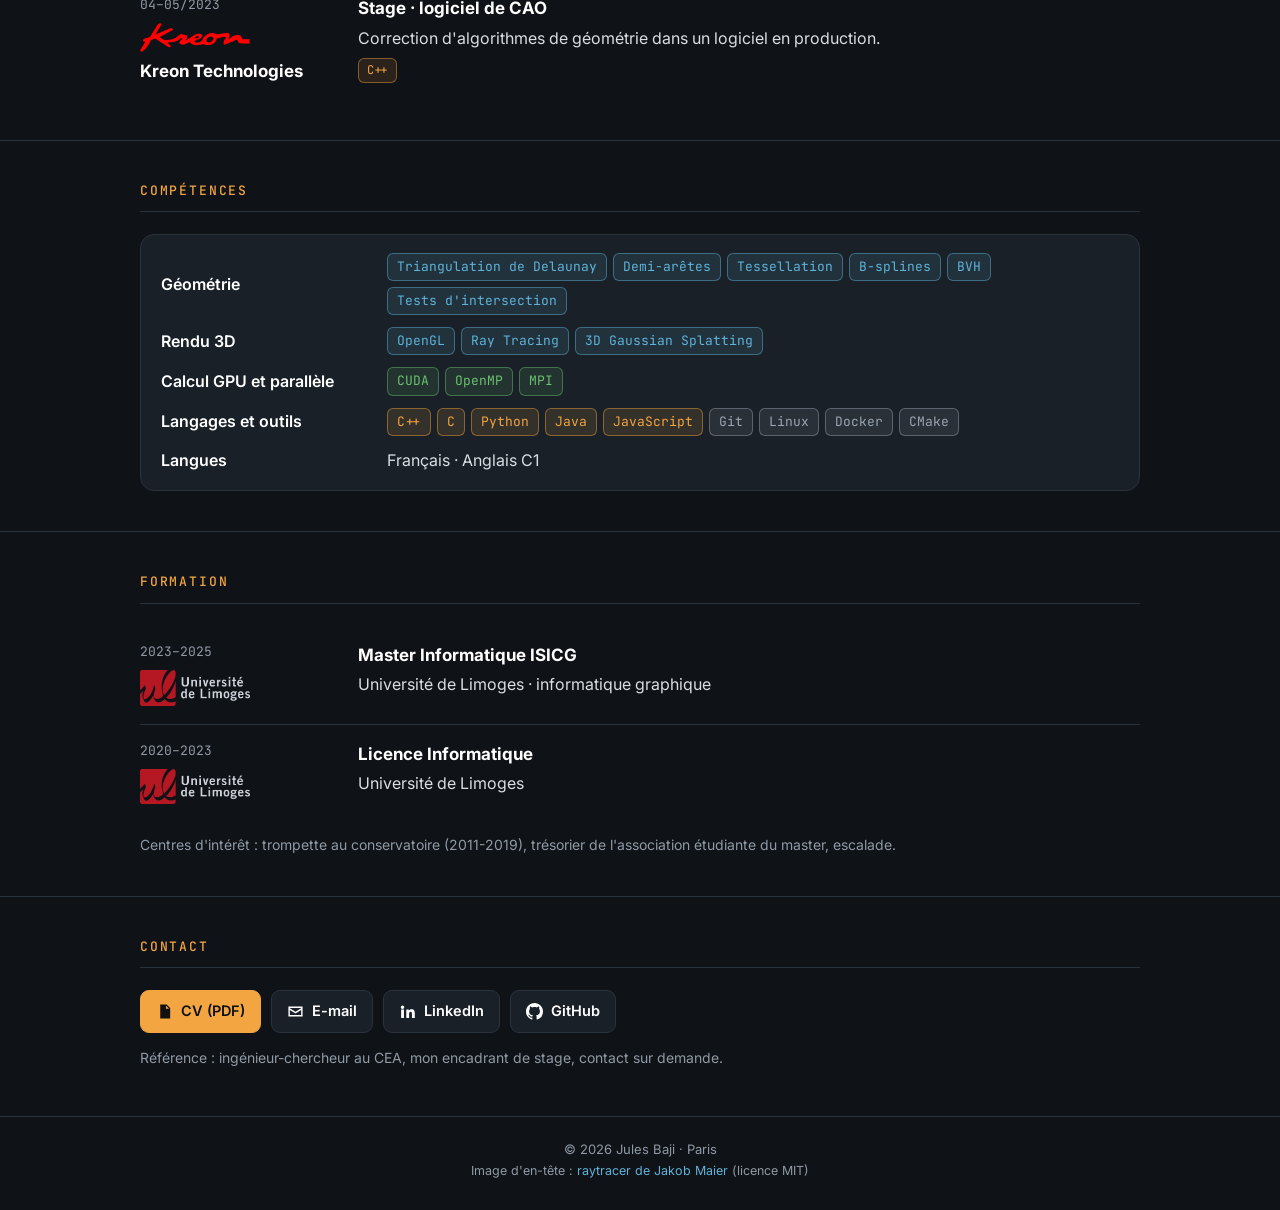
==== commit bd50968a: "Projets : description plus courte pour Delaunay Co-Authored-By: Claude Opus 5.5 <noreply@anthropic.c" ====
--- a/index.html
+++ b/index.html
@@ -67,7 +67,7 @@
     <div class="scroller" tabindex="0" aria-label="Projets">
       <article class="card proj has-bg"><video class="bg" autoplay muted loop playsinline preload="metadata" aria-hidden="true" style="object-position:50% 40%" poster="images/web/moteur3d.jpg"><source src="images/web/moteur3d.mp4" type="video/mp4"></video><h3>Moteur 3D temps réel</h3><p>Maillages, textures, caméras, lumières, shaders et rendu différé.</p><div class="chips"><span class="chip">C++</span><span class="chip">OpenGL</span><span class="chip">GLSL</span></div><div class="repo"><a href="https://github.com/JulesBaji/Moteur3D" target="_blank" rel="noopener" aria-label="GitHub Moteur3D"><svg viewBox="0 0 16 16" aria-hidden="true"><path d="M8 0C3.58 0 0 3.58 0 8c0 3.54 2.29 6.53 5.47 7.59.4.07.55-.17.55-.38 0-.19-.01-.82-.01-1.49-2.01.37-2.53-.49-2.69-.94-.09-.23-.48-.94-.82-1.13-.28-.15-.68-.52-.01-.53.63-.01 1.08.58 1.23.82.72 1.21 1.87.87 2.33.66.07-.52.28-.87.51-1.07-1.78-.2-3.64-.89-3.64-3.95 0-.87.31-1.59.82-2.15-.08-.2-.36-1.02.08-2.12 0 0 .67-.21 2.2.82.64-.18 1.32-.27 2-.27.68 0 1.36.09 2 .27 1.53-1.04 2.2-.82 2.2-.82.44 1.1.16 1.92.08 2.12.51.56.82 1.27.82 2.15 0 3.07-1.87 3.75-3.65 3.95.29.25.54.73.54 1.48 0 1.07-.01 1.93-.01 2.2 0 .21.15.46.55.38A8.013 8.013 0 0016 8c0-4.42-3.58-8-8-8z"/></svg><span>Moteur3D</span></a></div></article>
       <article class="card proj has-bg"><img class="bg" src="images/web/pathtracer.jpg" alt="" aria-hidden="true" style="object-position:60% 50%"><h3>Synthèse d'image réaliste</h3><p>Path tracer avec BRDF à microfacettes, géométrie SDF et CSG, accéléré par BVH.</p><div class="chips"><span class="chip">C++</span><span class="chip">OpenMP</span></div><div class="repo"><a href="https://github.com/JulesBaji/Path-Tracer" target="_blank" rel="noopener" aria-label="GitHub Path-Tracer"><svg viewBox="0 0 16 16" aria-hidden="true"><path d="M8 0C3.58 0 0 3.58 0 8c0 3.54 2.29 6.53 5.47 7.59.4.07.55-.17.55-.38 0-.19-.01-.82-.01-1.49-2.01.37-2.53-.49-2.69-.94-.09-.23-.48-.94-.82-1.13-.28-.15-.68-.52-.01-.53.63-.01 1.08.58 1.23.82.72 1.21 1.87.87 2.33.66.07-.52.28-.87.51-1.07-1.78-.2-3.64-.89-3.64-3.95 0-.87.31-1.59.82-2.15-.08-.2-.36-1.02.08-2.12 0 0 .67-.21 2.2.82.64-.18 1.32-.27 2-.27.68 0 1.36.09 2 .27 1.53-1.04 2.2-.82 2.2-.82.44 1.1.16 1.92.08 2.12.51.56.82 1.27.82 2.15 0 3.07-1.87 3.75-3.65 3.95.29.25.54.73.54 1.48 0 1.07-.01 1.93-.01 2.2 0 .21.15.46.55.38A8.013 8.013 0 0016 8c0-4.42-3.58-8-8-8z"/></svg><span>Path-Tracer</span></a></div></article>
-      <article class="card proj has-bg"><video class="bg on-dark" autoplay muted loop playsinline preload="metadata" aria-hidden="true" style="object-position:60% 50%" poster="images/web/delaunay-dk.jpg"><source src="images/web/delaunay-dk.mp4" type="video/mp4"></video><video class="bg on-light" autoplay muted loop playsinline preload="metadata" aria-hidden="true" style="object-position:60% 50%" poster="images/web/delaunay-lt.jpg"><source src="images/web/delaunay-lt.mp4" type="video/mp4"></video><h3>Triangulation de Delaunay</h3><p>Bowyer-Watson, prédicats géométriques et construction animée.</p><div class="chips"><span class="chip">C</span><span class="chip">OpenGL</span></div><div class="repo"><a href="https://github.com/JulesBaji/Delaunay-C" target="_blank" rel="noopener" aria-label="GitHub Delaunay-C"><svg viewBox="0 0 16 16" aria-hidden="true"><path d="M8 0C3.58 0 0 3.58 0 8c0 3.54 2.29 6.53 5.47 7.59.4.07.55-.17.55-.38 0-.19-.01-.82-.01-1.49-2.01.37-2.53-.49-2.69-.94-.09-.23-.48-.94-.82-1.13-.28-.15-.68-.52-.01-.53.63-.01 1.08.58 1.23.82.72 1.21 1.87.87 2.33.66.07-.52.28-.87.51-1.07-1.78-.2-3.64-.89-3.64-3.95 0-.87.31-1.59.82-2.15-.08-.2-.36-1.02.08-2.12 0 0 .67-.21 2.2.82.64-.18 1.32-.27 2-.27.68 0 1.36.09 2 .27 1.53-1.04 2.2-.82 2.2-.82.44 1.1.16 1.92.08 2.12.51.56.82 1.27.82 2.15 0 3.07-1.87 3.75-3.65 3.95.29.25.54.73.54 1.48 0 1.07-.01 1.93-.01 2.2 0 .21.15.46.55.38A8.013 8.013 0 0016 8c0-4.42-3.58-8-8-8z"/></svg><span>Delaunay-C</span></a></div></article>
+      <article class="card proj has-bg"><video class="bg on-dark" autoplay muted loop playsinline preload="metadata" aria-hidden="true" style="object-position:60% 50%" poster="images/web/delaunay-dk.jpg"><source src="images/web/delaunay-dk.mp4" type="video/mp4"></video><video class="bg on-light" autoplay muted loop playsinline preload="metadata" aria-hidden="true" style="object-position:60% 50%" poster="images/web/delaunay-lt.jpg"><source src="images/web/delaunay-lt.mp4" type="video/mp4"></video><h3>Triangulation de Delaunay</h3><p>Algorithme de Bowyer-Watson et prédicats géométriques.</p><div class="chips"><span class="chip">C</span><span class="chip">OpenGL</span></div><div class="repo"><a href="https://github.com/JulesBaji/Delaunay-C" target="_blank" rel="noopener" aria-label="GitHub Delaunay-C"><svg viewBox="0 0 16 16" aria-hidden="true"><path d="M8 0C3.58 0 0 3.58 0 8c0 3.54 2.29 6.53 5.47 7.59.4.07.55-.17.55-.38 0-.19-.01-.82-.01-1.49-2.01.37-2.53-.49-2.69-.94-.09-.23-.48-.94-.82-1.13-.28-.15-.68-.52-.01-.53.63-.01 1.08.58 1.23.82.72 1.21 1.87.87 2.33.66.07-.52.28-.87.51-1.07-1.78-.2-3.64-.89-3.64-3.95 0-.87.31-1.59.82-2.15-.08-.2-.36-1.02.08-2.12 0 0 .67-.21 2.2.82.64-.18 1.32-.27 2-.27.68 0 1.36.09 2 .27 1.53-1.04 2.2-.82 2.2-.82.44 1.1.16 1.92.08 2.12.51.56.82 1.27.82 2.15 0 3.07-1.87 3.75-3.65 3.95.29.25.54.73.54 1.48 0 1.07-.01 1.93-.01 2.2 0 .21.15.46.55.38A8.013 8.013 0 0016 8c0-4.42-3.58-8-8-8z"/></svg><span>Delaunay-C</span></a></div></article>
       <article class="card proj has-bg"><video class="bg on-dark" autoplay muted loop playsinline preload="metadata" aria-hidden="true" style="object-position:50% 80%" poster="images/web/fluide-dk.jpg"><source src="images/web/fluide-dk.mp4" type="video/mp4"></video><video class="bg on-light" autoplay muted loop playsinline preload="metadata" aria-hidden="true" style="object-position:50% 80%" poster="images/web/fluide-lt.jpg"><source src="images/web/fluide-lt.mp4" type="video/mp4"></video><h3>Simulation de fluide</h3><p>Fluide SPH incompressible avec turbulences, d'après un <a href="https://doi.org/10.1109/TVCG.2018.2832080" target="_blank" rel="noopener">article de recherche</a>.</p><div class="chips"><span class="chip">Java</span></div><div class="repo"><a href="https://github.com/JulesBaji/SPH-Fluid" target="_blank" rel="noopener" aria-label="GitHub SPH-Fluid"><svg viewBox="0 0 16 16" aria-hidden="true"><path d="M8 0C3.58 0 0 3.58 0 8c0 3.54 2.29 6.53 5.47 7.59.4.07.55-.17.55-.38 0-.19-.01-.82-.01-1.49-2.01.37-2.53-.49-2.69-.94-.09-.23-.48-.94-.82-1.13-.28-.15-.68-.52-.01-.53.63-.01 1.08.58 1.23.82.72 1.21 1.87.87 2.33.66.07-.52.28-.87.51-1.07-1.78-.2-3.64-.89-3.64-3.95 0-.87.31-1.59.82-2.15-.08-.2-.36-1.02.08-2.12 0 0 .67-.21 2.2.82.64-.18 1.32-.27 2-.27.68 0 1.36.09 2 .27 1.53-1.04 2.2-.82 2.2-.82.44 1.1.16 1.92.08 2.12.51.56.82 1.27.82 2.15 0 3.07-1.87 3.75-3.65 3.95.29.25.54.73.54 1.48 0 1.07-.01 1.93-.01 2.2 0 .21.15.46.55.38A8.013 8.013 0 0016 8c0-4.42-3.58-8-8-8z"/></svg><span>SPH-Fluid</span></a></div></article>
       <article class="card proj has-bg"><video class="bg inv" autoplay muted loop playsinline preload="metadata" aria-hidden="true" style="object-position:70% 50%" poster="images/web/collisions.jpg"><source src="images/web/collisions.mp4" type="video/mp4"></video><h3>Détection de collisions 3D</h3><p>Sweep and Prune, BVH et test triangle-triangle de Möller.</p><div class="chips"><span class="chip">WebGL</span><span class="chip">JavaScript</span></div><div class="repo"><a href="https://github.com/JulesBaji/Modelisation-Collision-Detection" target="_blank" rel="noopener" aria-label="GitHub Modelisation-Collision-Detection"><svg viewBox="0 0 16 16" aria-hidden="true"><path d="M8 0C3.58 0 0 3.58 0 8c0 3.54 2.29 6.53 5.47 7.59.4.07.55-.17.55-.38 0-.19-.01-.82-.01-1.49-2.01.37-2.53-.49-2.69-.94-.09-.23-.48-.94-.82-1.13-.28-.15-.68-.52-.01-.53.63-.01 1.08.58 1.23.82.72 1.21 1.87.87 2.33.66.07-.52.28-.87.51-1.07-1.78-.2-3.64-.89-3.64-3.95 0-.87.31-1.59.82-2.15-.08-.2-.36-1.02.08-2.12 0 0 .67-.21 2.2.82.64-.18 1.32-.27 2-.27.68 0 1.36.09 2 .27 1.53-1.04 2.2-.82 2.2-.82.44 1.1.16 1.92.08 2.12.51.56.82 1.27.82 2.15 0 3.07-1.87 3.75-3.65 3.95.29.25.54.73.54 1.48 0 1.07-.01 1.93-.01 2.2 0 .21.15.46.55.38A8.013 8.013 0 0016 8c0-4.42-3.58-8-8-8z"/></svg><span>Modelisation-Collision-Detection</span></a></div></article>
       <article class="card proj has-bg"><video class="bg" autoplay muted loop playsinline preload="metadata" aria-hidden="true" style="object-position:70% 30%" poster="images/web/parallelisme.jpg"><source src="images/web/parallelisme.mp4" type="video/mp4"></video><h3>Parallélisme</h3><p>Kernels CUDA pour une carte de hauteur ; recherche de sous-image MPI et OpenMP.</p><div class="chips"><span class="chip">CUDA</span><span class="chip">MPI</span><span class="chip">OpenMP</span></div><div class="repo"><a href="https://github.com/JulesBaji/GPGPU" target="_blank" rel="noopener" aria-label="GitHub GPGPU"><svg viewBox="0 0 16 16" aria-hidden="true"><path d="M8 0C3.58 0 0 3.58 0 8c0 3.54 2.29 6.53 5.47 7.59.4.07.55-.17.55-.38 0-.19-.01-.82-.01-1.49-2.01.37-2.53-.49-2.69-.94-.09-.23-.48-.94-.82-1.13-.28-.15-.68-.52-.01-.53.63-.01 1.08.58 1.23.82.72 1.21 1.87.87 2.33.66.07-.52.28-.87.51-1.07-1.78-.2-3.64-.89-3.64-3.95 0-.87.31-1.59.82-2.15-.08-.2-.36-1.02.08-2.12 0 0 .67-.21 2.2.82.64-.18 1.32-.27 2-.27.68 0 1.36.09 2 .27 1.53-1.04 2.2-.82 2.2-.82.44 1.1.16 1.92.08 2.12.51.56.82 1.27.82 2.15 0 3.07-1.87 3.75-3.65 3.95.29.25.54.73.54 1.48 0 1.07-.01 1.93-.01 2.2 0 .21.15.46.55.38A8.013 8.013 0 0016 8c0-4.42-3.58-8-8-8z"/></svg><span>GPGPU</span></a><a href="https://github.com/JulesBaji/Parallelisme" target="_blank" rel="noopener" aria-label="GitHub Parallelisme"><svg viewBox="0 0 16 16" aria-hidden="true"><path d="M8 0C3.58 0 0 3.58 0 8c0 3.54 2.29 6.53 5.47 7.59.4.07.55-.17.55-.38 0-.19-.01-.82-.01-1.49-2.01.37-2.53-.49-2.69-.94-.09-.23-.48-.94-.82-1.13-.28-.15-.68-.52-.01-.53.63-.01 1.08.58 1.23.82.72 1.21 1.87.87 2.33.66.07-.52.28-.87.51-1.07-1.78-.2-3.64-.89-3.64-3.95 0-.87.31-1.59.82-2.15-.08-.2-.36-1.02.08-2.12 0 0 .67-.21 2.2.82.64-.18 1.32-.27 2-.27.68 0 1.36.09 2 .27 1.53-1.04 2.2-.82 2.2-.82.44 1.1.16 1.92.08 2.12.51.56.82 1.27.82 2.15 0 3.07-1.87 3.75-3.65 3.95.29.25.54.73.54 1.48 0 1.07-.01 1.93-.01 2.2 0 .21.15.46.55.38A8.013 8.013 0 0016 8c0-4.42-3.58-8-8-8z"/></svg><span>Parallelisme</span></a></div></article>
